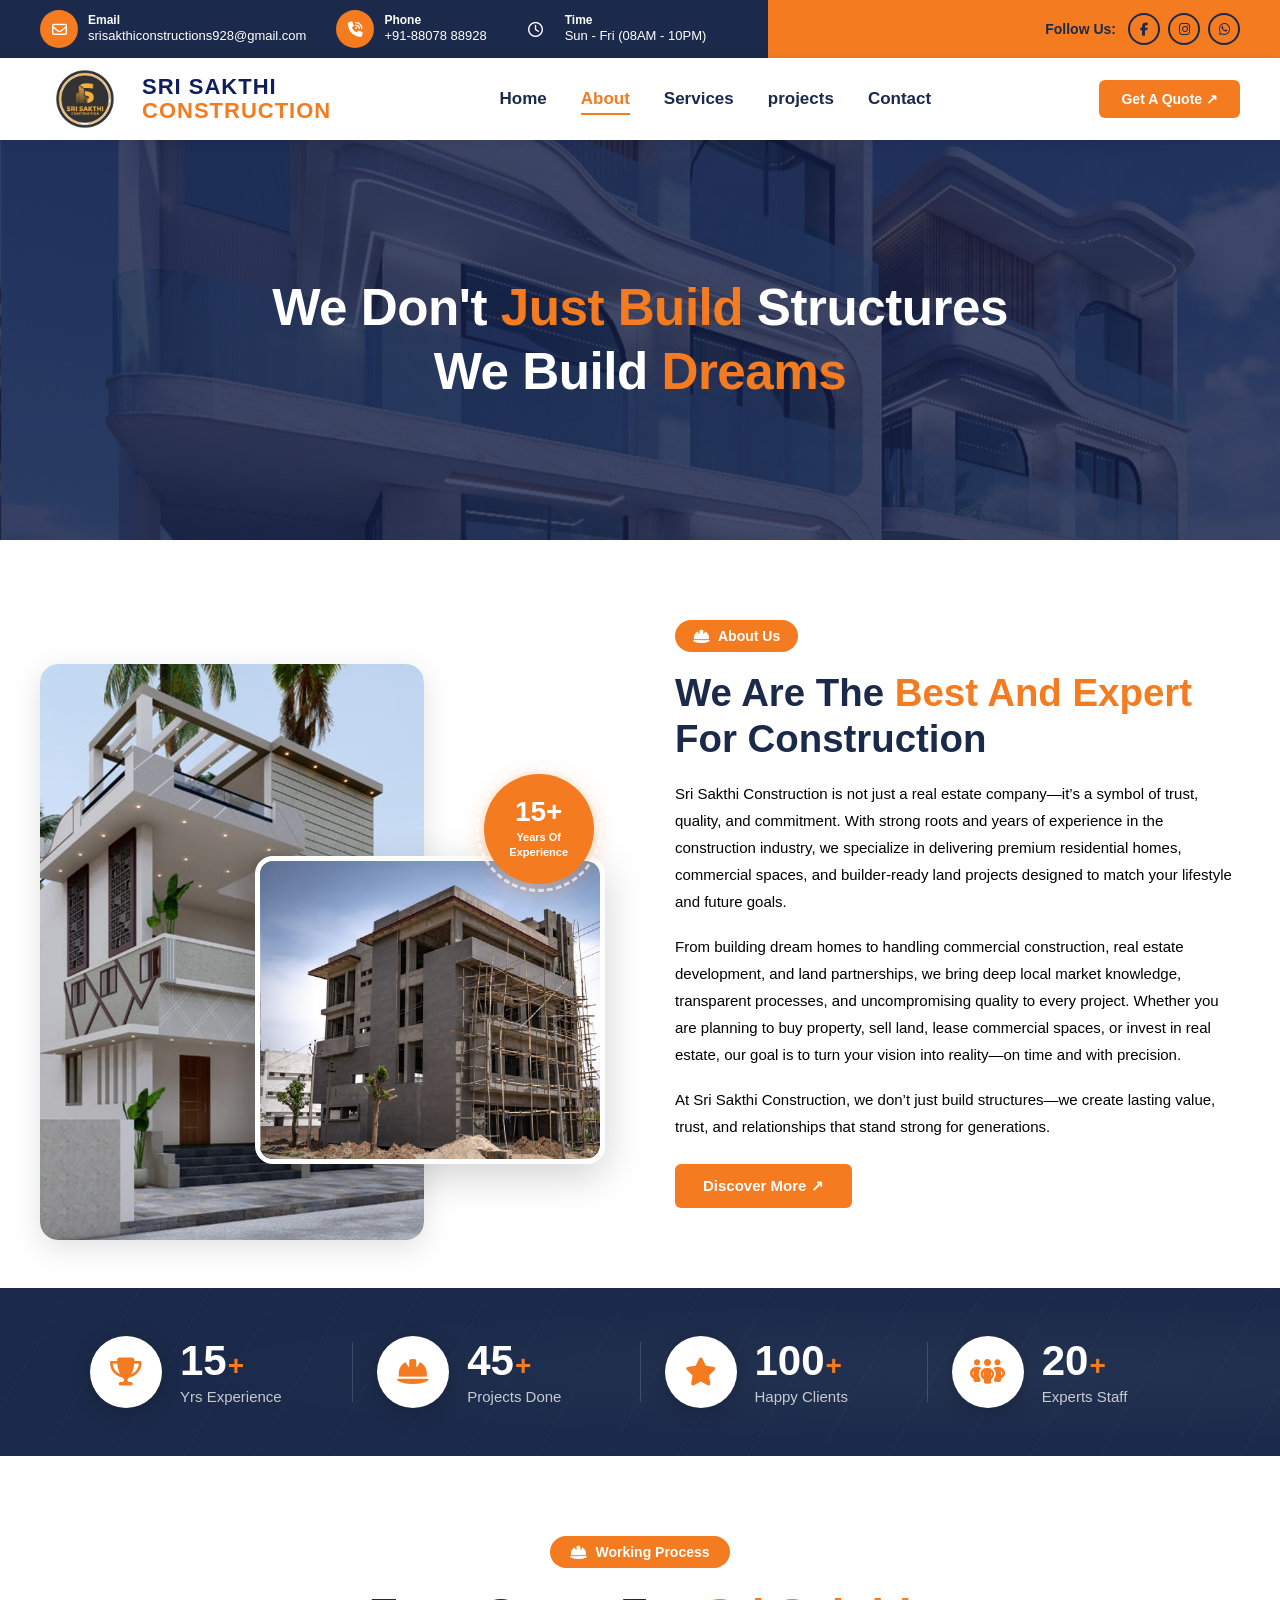
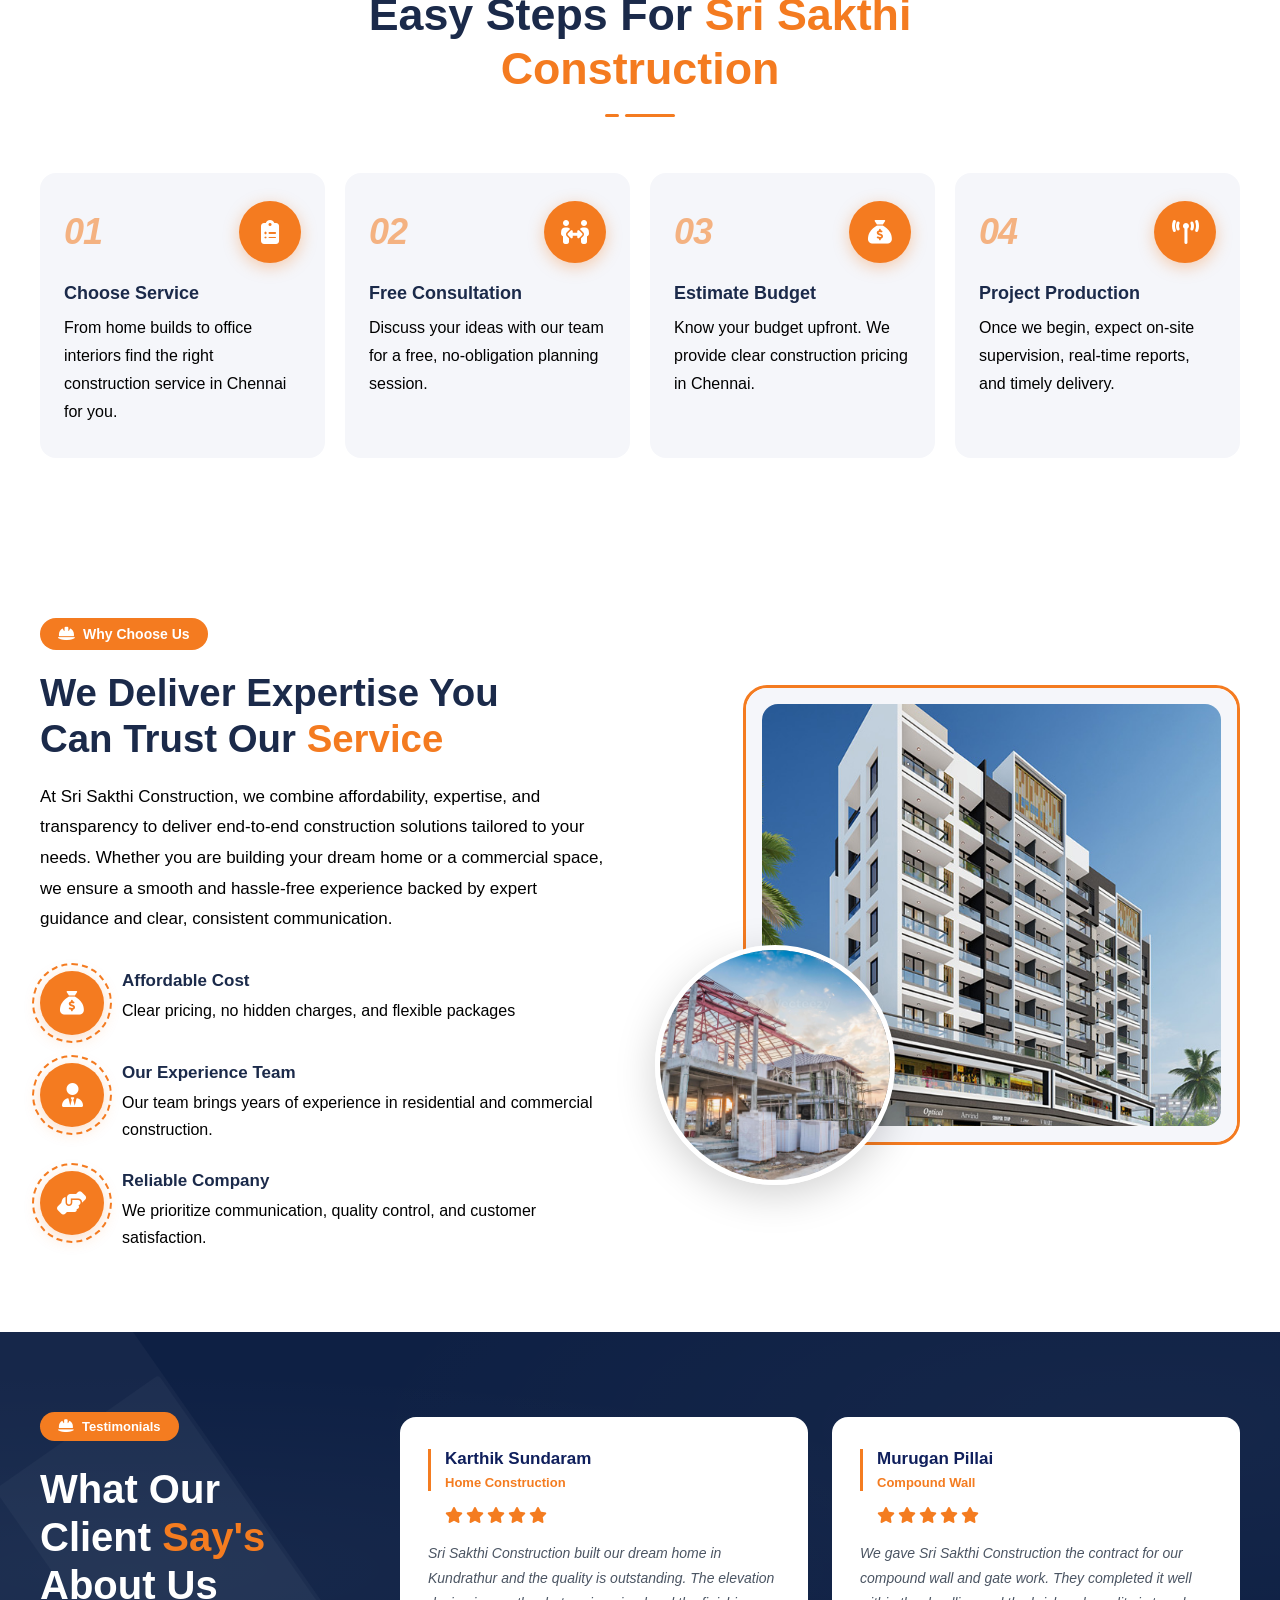
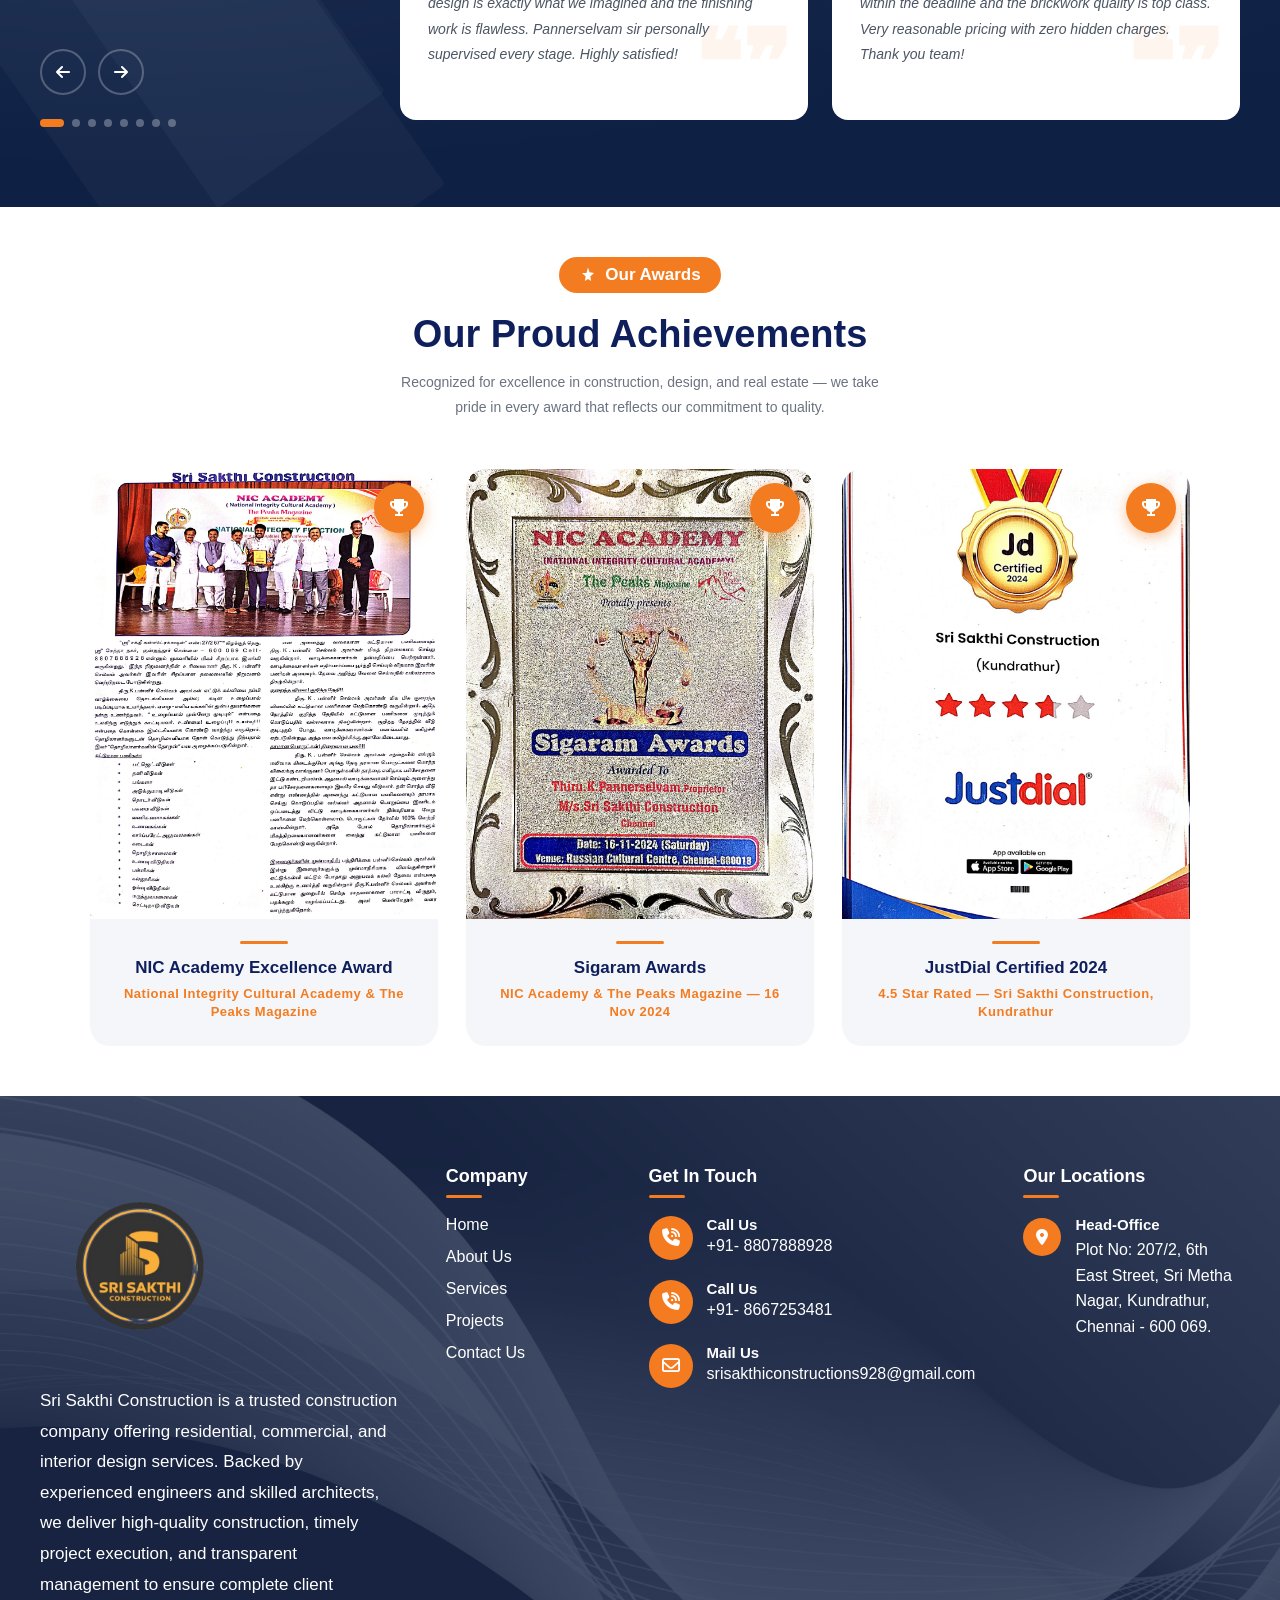
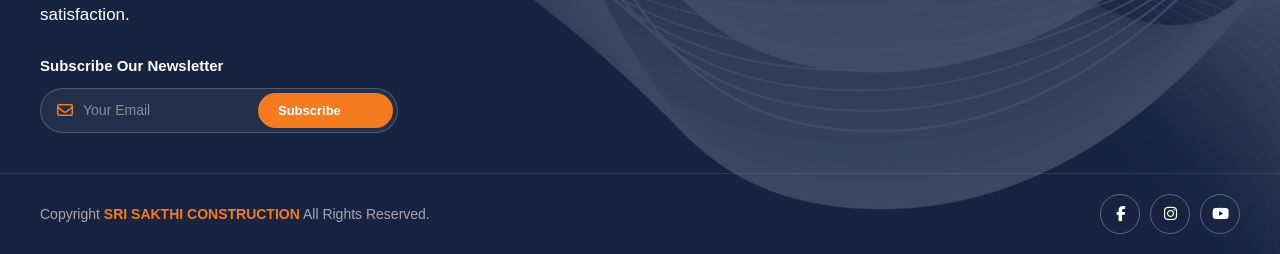
==== about.html @ 7c5c85e1 "Add files via upload" ====
<!DOCTYPE html>
<html lang="en">
<head>
  <meta charset="UTF-8" />
  <meta name="viewport" content="width=device-width, initial-scale=1.0"/>
  <title>Sri Sakthi Construction</title>
  <link rel="stylesheet" href="css/style.css" />
  <link href="https://cdnjs.cloudflare.com/ajax/libs/font-awesome/6.5.0/css/all.min.css" rel="stylesheet"/>
</head>
<body>
 
<!-- ===== TOP BAR ===== -->
<div class="top-bar">
  <div class="top-bar-left">
    <div class="top-item">
      <span class="top-icon"><i class="fa-regular fa-envelope"></i></span>
      <div>
        <span class="top-label">Email</span>
        <span class="top-value">srisakthiconstructions928@gmail.com</span>
      </div>
    </div>
    <div class="top-item">
      <span class="top-icon"><i class="fa-solid fa-phone-volume"></i></span>
      <div>
        <span class="top-label">Phone</span>
        <span class="top-value">+91-88078 88928</span>
      </div>
    </div>
    <div class="top-item">
      <span class="top-icon"><i class="fa-regular fa-clock"></i></span>
      <div>
        <span class="top-label">Time</span>
        <span class="top-value">Sun - Fri (08AM - 10PM)</span>
      </div>
    </div>
  </div>
  <div class="top-bar-right">
    <span class="follow-text">Follow Us:</span>
    <div class="social-icons">
      <a href="#"><i class="fa-brands fa-facebook-f"></i></a>
      <a href="#"><i class="fa-brands fa-instagram"></i></a>
      <a href="https://wa.me/918807888928" target="_blank">
  <i class="fa-brands fa-whatsapp"></i>
</a>
      
    </div>
  </div>
</div>
 
<!-- ===== MAIN NAVBAR ===== -->
<header class="navbar">
  <div class="nav-container">
    <!-- Logo -->
   <div class="logo">
  <img src="images/logo.png" alt="Sri Sakthi Construction"/>
  <div class="brand-name">
    <span class="brand-top">SRI SAKTHI</span>
    <span class="brand-bottom">CONSTRUCTION</span>
  </div>
</div>
 
    <!-- Desktop Nav Links -->
    <nav class="nav-links">
      <a href="index.html" class="nav-link ">Home</a>
      <a href="about.html" class="nav-link active">About</a>
      <a href="services.html" class="nav-link">Services</a>
      <a href="projects.html" class="nav-link">projects</a>
      <a href="contact.html" class="nav-link">Contact</a>
    </nav>
 
    <a href="#" class="btn-quote" onclick="openQuoteModal('Basic Package')">
  Get A Quote ↗
</a>
 
    <!-- Hamburger -->
    <button class="hamburger" id="hamburger" aria-label="Toggle Menu">
      <span></span>
      <span></span>
      <span></span>
    </button>
  </div>
</header>
 
<!-- ===== MOBILE DRAWER ===== -->
<div class="mobile-overlay" id="overlay"></div>
<div class="mobile-drawer" id="mobileDrawer">
  <div class="drawer-header">
  <div class="logo">
  <img src="images/logo.png" alt="Sri Sakthi Construction"/>
  <div class="brand-name">
    <span class="brand-top">SRI SAKTHI</span>
    <span class="brand-bottom">CONSTRUCTION</span>
  </div>
</div>
    <button class="close-btn" id="closeBtn">
      <i class="fa-solid fa-xmark"></i>
    </button>
  </div>
 
  <nav class="drawer-links">
    <a href="index.html" class="drawer-link ">Home</a>
    <a href="about.html" class="drawer-link active">About</a>
    <a href="services.html" class="drawer-link">Services</a>
    <a href="projects.html" class="drawer-link">Projects</a>
    <a href="contact.html" class="drawer-link">Contact</a>
  </nav>
 
  <div class="drawer-contact">
    <a href="mailto:hunterproperty14@gmail.com">
      <span class="d-icon"><i class="fa-regular fa-envelope"></i></span>
      srisakthiconstructions928@gmail.com
    </a>
    <a href="tel:+917550110784">
      <span class="d-icon"><i class="fa-solid fa-phone-volume"></i></span>
      +91-88078 88928
    </a>
  </div>
 
  <div class="drawer-social">
    <a href="#"><i class="fa-brands fa-facebook-f"></i></a>
    <a href="https://wa.me/918807888928" target="_blank">
  <i class="fa-brands fa-whatsapp"></i>
</a>
    
    <a href="#"><i class="fa-brands fa-instagram"></i></a>
    
  </div>
</div>


<section class="tagline-section">
 
  <!-- Background image -->
  <div class="tagline-bg">
    <img src="images/tagline-bg.jpg" alt="Building Background" />
  </div>
 
  <!-- Overlay -->
  <div class="tagline-overlay"></div>
 
  <!-- Text -->
  <div class="tagline-content">
    <h2>
      We Don't <span class="highlight">Just Build</span> Structures<br>
      We Build <span class="highlight">Dreams</span>
    </h2>
  </div>
 
</section>

<section class="about-section">
  <div class="about-container">
 
    <!-- ── LEFT: Images ── -->
    <div class="about-images">
      <!-- Background big image -->
      <div class="img-main">
        <img src="images/about-building.jpg" alt="Building" />
      </div>
      <!-- Foreground small image -->
      <div class="img-secondary">
        <img src="images/about-office.jpg" alt="Office" />
      </div>
      <!-- Experience badge -->
      <div class="exp-badge">
        <span class="exp-number">15+</span>
        <span class="exp-text">Years Of<br>Experience</span>
      </div>
    </div>
 
    <!-- ── RIGHT: Content ── -->
    <div class="about-content">
 
      <!-- Tag -->
      <div class="about-tag">
        <i class="fa-solid fa-helmet-safety"></i>
        <span>About Us</span>
      </div>
 
      <!-- Heading -->
      <h2 class="about-heading">
        We Are The <span class="highlight">Best And Expert</span><br>
        For Construction
      </h2>
 
      <!-- Paragraphs -->
      <p class="about-para">
       Sri Sakthi Construction is not just a real estate company—it’s a symbol of trust, quality, and commitment. With strong roots and years of experience in the construction industry, we specialize in delivering premium residential homes, commercial spaces, and builder-ready land projects designed to match your lifestyle and future goals.
      </p>
      <p class="about-para">
      From building dream homes to handling commercial construction, real estate development, and land partnerships, we bring deep local market knowledge, transparent processes, and uncompromising quality to every project. Whether you are planning to buy property, sell land, lease commercial spaces, or invest in real estate, our goal is to turn your vision into reality—on time and with precision.
      </p>
      <p class="about-para">
        At Sri Sakthi Construction, we don’t just build structures—we create lasting value, trust, and relationships that stand strong for generations.
      </p>
 
      <!-- CTA Button -->
      <a href="about.html" class="btn-discover">Discover More ↗</a>
 
    </div>
  </div>
</section>


<section class="stats-section">
  <div class="stats-container">
 
    <div class="stat-item">
      <div class="stat-icon">
        <i class="fa-solid fa-trophy"></i>
      </div>
      <div class="stat-info">
        <div class="stat-number">
          <span class="count" data-target="15">0</span><span class="plus">+</span>
        </div>
        <p class="stat-label">Yrs Experience</p>
      </div>
    </div>
 
    <div class="stat-divider"></div>
 
    <div class="stat-item">
      <div class="stat-icon">
        <i class="fa-solid fa-helmet-safety"></i>
      </div>
      <div class="stat-info">
        <div class="stat-number">
          <span class="count" data-target="45">0</span><span class="plus">+</span>
        </div>
        <p class="stat-label">Projects Done</p>
      </div>
    </div>
 
    <div class="stat-divider"></div>
 
    <div class="stat-item">
      <div class="stat-icon">
        <i class="fa-solid fa-star"></i>
      </div>
      <div class="stat-info">
        <div class="stat-number">
          <span class="count" data-target="100">0</span><span class="plus">+</span>
        </div>
        <p class="stat-label">Happy Clients</p>
      </div>
    </div>
 
    <div class="stat-divider"></div>
 
    <div class="stat-item">
      <div class="stat-icon">
        <i class="fa-solid fa-people-group"></i>
      </div>
      <div class="stat-info">
        <div class="stat-number">
          <span class="count" data-target="20">0</span><span class="plus">+</span>
        </div>
        <p class="stat-label">Experts Staff</p>
      </div>
    </div>
 
  </div>
</section>


<section class="process-section">
  <div class="process-container">
 
    <!-- ── Header ── -->
    <div class="process-header">
      <div class="process-tag">
        <i class="fa-solid fa-helmet-safety"></i>
        <span>Working Process</span>
      </div>
      <h2 class="process-heading">
        Easy Steps For <span class="highlight">Sri Sakthi<br>Construction</span>
      </h2>
      <div class="heading-underline">
        <span class="line-short"></span>
        <span class="line-long"></span>
      </div>
    </div>
 
    <!-- ── Steps Grid ── -->
    <div class="process-grid">
 
      <!-- Step 1 -->
      <div class="process-card">
        <div class="card-top-row">
          <span class="step-number">01</span>
          <div class="step-icon">
            <i class="fa-solid fa-clipboard-list"></i>
          </div>
        </div>
        <h3 class="step-title">Choose Service</h3>
        <p class="step-desc">From home builds to office interiors find the right construction service in Chennai for you.</p>
      </div>
 
      <!-- Step 2 -->
      <div class="process-card">
        <div class="card-top-row">
          <span class="step-number">02</span>
          <div class="step-icon">
            <i class="fa-solid fa-people-arrows"></i>
          </div>
        </div>
        <h3 class="step-title">Free Consultation</h3>
        <p class="step-desc">Discuss your ideas with our team for a free, no-obligation planning session.</p>
      </div>
 
      <!-- Step 3 -->
      <div class="process-card">
        <div class="card-top-row">
          <span class="step-number">03</span>
          <div class="step-icon">
            <i class="fa-solid fa-sack-dollar"></i>
          </div>
        </div>
        <h3 class="step-title">Estimate Budget</h3>
        <p class="step-desc">Know your budget upfront. We provide clear construction pricing in Chennai.</p>
      </div>
 
      <!-- Step 4 -->
      <div class="process-card">
        <div class="card-top-row">
          <span class="step-number">04</span>
          <div class="step-icon">
            <i class="fa-solid fa-tower-broadcast"></i>
          </div>
        </div>
        <h3 class="step-title">Project Production</h3>
        <p class="step-desc">Once we begin, expect on-site supervision, real-time reports, and timely delivery.</p>
      </div>
 
    </div><!-- /process-grid -->
 
  </div>
</section>


<section class="why-section">
  <div class="why-container">
 
    <!-- ── LEFT: Content ── -->
    <div class="why-content">
 
      <div class="why-tag">
        <i class="fa-solid fa-helmet-safety"></i>
        <span>Why Choose Us</span>
      </div>
 
      <h2 class="why-heading">
        We Deliver Expertise You<br>
        Can Trust Our <span class="highlight">Service</span>
      </h2>
 
      <p class="why-para">
       At Sri Sakthi Construction, we combine affordability, expertise, and transparency to deliver end-to-end construction solutions tailored to your needs. Whether you are building your dream home or a commercial space, we ensure a smooth and hassle-free experience backed by expert guidance and clear, consistent communication.
      </p>
 
      <!-- Feature list -->
      <div class="why-features">
 
        <div class="why-feature">
          <div class="feat-icon">
            <i class="fa-solid fa-sack-dollar"></i>
          </div>
          <div class="feat-text">
            <h4>Affordable Cost</h4>
            <p>Clear pricing, no hidden charges, and flexible packages</p>
          </div>
        </div>
 
        <div class="why-feature">
          <div class="feat-icon">
            <i class="fa-solid fa-user-tie"></i>
          </div>
          <div class="feat-text">
            <h4>Our Experience Team</h4>
            <p>Our team brings years of experience in residential and commercial construction.</p>
          </div>
        </div>
 
        <div class="why-feature">
          <div class="feat-icon">
            <i class="fa-solid fa-handshake-angle"></i>
          </div>
          <div class="feat-text">
            <h4>Reliable Company</h4>
            <p>We prioritize communication, quality control, and customer satisfaction.</p>
          </div>
        </div>
 
      </div>
    </div>
 
    <!-- ── RIGHT: Images ── -->
    <div class="why-images">
      <!-- Orange rounded border frame -->
      <div class="img-frame">
        <img src="images/why-building.jpg" alt="Building" class="img-building" />
      </div>
      <!-- Circular client photo overlapping bottom-left -->
      <div class="img-circle">
        <img src="images/why-client.jpg" alt="Client" />
      </div>
    </div>
 
  </div>
</section>


<section class="ts-section">
  <div class="ts-inner">
 
    <!-- LEFT -->
    <div class="ts-left">
      <div class="ts-badge">
        <i class="fa-solid fa-helmet-safety"></i>
        <span>Testimonials</span>
      </div>
      <h2>What Our Client <span>Say's</span> About Us</h2>
 
      <div class="ts-arrows">
        <button class="ts-btn" id="tsPrev"><i class="fa-solid fa-arrow-left"></i></button>
        <button class="ts-btn" id="tsNext"><i class="fa-solid fa-arrow-right"></i></button>
      </div>
 
      <div class="ts-dots" id="tsDots"></div>
    </div>
 
    <!-- RIGHT -->
    <div class="ts-right">
      <div class="ts-track" id="tsTrack">
 
        <!-- Review 1 -->
        <div class="ts-card">
          <div class="ts-reviewer">
            <h4>Karthik Sundaram</h4>
            <span>Home Construction</span>
          </div>
          <div class="ts-stars">
            <i class="fa-solid fa-star"></i><i class="fa-solid fa-star"></i>
            <i class="fa-solid fa-star"></i><i class="fa-solid fa-star"></i>
            <i class="fa-solid fa-star"></i>
          </div>
          <p class="ts-text">Sri Sakthi Construction built our dream home in Kundrathur and the quality is outstanding. The elevation design is exactly what we imagined and the finishing work is flawless. Pannerselvam sir personally supervised every stage. Highly satisfied!</p>
          <div class="ts-watermark">❝❞</div>
        </div>
 
        <!-- Review 2 -->
        <div class="ts-card">
          <div class="ts-reviewer">
            <h4>Murugan Pillai</h4>
            <span>Compound Wall</span>
          </div>
          <div class="ts-stars">
            <i class="fa-solid fa-star"></i><i class="fa-solid fa-star"></i>
            <i class="fa-solid fa-star"></i><i class="fa-solid fa-star"></i>
            <i class="fa-solid fa-star"></i>
          </div>
          <p class="ts-text">We gave Sri Sakthi Construction the contract for our compound wall and gate work. They completed it well within the deadline and the brickwork quality is top class. Very reasonable pricing with zero hidden charges. Thank you team!</p>
          <div class="ts-watermark">❝❞</div>
        </div>
 
        <!-- Review 3 -->
        <div class="ts-card">
          <div class="ts-reviewer">
            <h4>Deepa Rajendran</h4>
            <span>Interior Design</span>
          </div>
          <div class="ts-stars">
            <i class="fa-solid fa-star"></i><i class="fa-solid fa-star"></i>
            <i class="fa-solid fa-star"></i><i class="fa-solid fa-star"></i>
            <i class="fa-solid fa-star"></i>
          </div>
          <p class="ts-text">I hired Sri Sakthi Construction for complete interior design of my new flat. The false ceiling, modular kitchen, and wardrobe designs are absolutely stunning. They understood my taste and delivered beyond expectations. Will recommend to all my friends!</p>
          <div class="ts-watermark">❝❞</div>
        </div>
 
        <!-- Review 4 -->
        <div class="ts-card">
          <div class="ts-reviewer">
            <h4>Siva Subramanian</h4>
            <span>Commercial Construction</span>
          </div>
          <div class="ts-stars">
            <i class="fa-solid fa-star"></i><i class="fa-solid fa-star"></i>
            <i class="fa-solid fa-star"></i><i class="fa-solid fa-star"></i>
            <i class="fa-solid fa-star"></i>
          </div>
          <p class="ts-text">Sri Sakthi Construction handled our commercial showroom construction from scratch. The RCC work and tiling are of excellent quality. The project was delivered on time and the cost was very transparent. Best commercial builders in Chennai!</p>
          <div class="ts-watermark">❝❞</div>
        </div>
 
        <!-- Review 5 -->
        <div class="ts-card">
          <div class="ts-reviewer">
            <h4>Vijayalakshmi Mohan</h4>
            <span>Home Renovation</span>
          </div>
          <div class="ts-stars">
            <i class="fa-solid fa-star"></i><i class="fa-solid fa-star"></i>
            <i class="fa-solid fa-star"></i><i class="fa-solid fa-star"></i>
            <i class="fa-solid fa-star"></i>
          </div>
          <p class="ts-text">We did a full home renovation through Sri Sakthi Construction — new flooring, bathroom tiling, painting, and electrical rewiring. The workers were very disciplined and kept the site clean every day. The result is like a brand new house. Excellent work!</p>
          <div class="ts-watermark">❝❞</div>
        </div>
 
        <!-- Review 6 -->
        <div class="ts-card">
          <div class="ts-reviewer">
            <h4>Anbarasan Sekar</h4>
            <span>Home Construction</span>
          </div>
          <div class="ts-stars">
            <i class="fa-solid fa-star"></i><i class="fa-solid fa-star"></i>
            <i class="fa-solid fa-star"></i><i class="fa-solid fa-star"></i>
            <i class="fa-solid fa-star"></i>
          </div>
          <p class="ts-text">Sri Sakthi Construction built our G+2 house in Chennai and every floor is perfectly done. Structural work, plastering, tiles — everything is high quality. Pannerselvam sir kept us updated regularly. Very trustworthy and reliable builders. 100% recommend!</p>
          <div class="ts-watermark">❝❞</div>
        </div>
 
        <!-- Review 7 -->
        <div class="ts-card">
          <div class="ts-reviewer">
            <h4>Babu Natarajan</h4>
            <span>Compound Wall</span>
          </div>
          <div class="ts-stars">
            <i class="fa-solid fa-star"></i><i class="fa-solid fa-star"></i>
            <i class="fa-solid fa-star"></i><i class="fa-solid fa-star"></i>
            <i class="fa-solid fa-star"></i>
          </div>
          <p class="ts-text">I am very happy with the compound wall and entrance gate work done by Sri Sakthi Construction for my plot in Kundrathur. The work is solid and the design looks very elegant. They completed the job faster than expected. Great team!</p>
          <div class="ts-watermark">❝❞</div>
        </div>
 
        <!-- Review 8 -->
        <div class="ts-card">
          <div class="ts-reviewer">
            <h4>Nirmala Chandrasekhar</h4>
            <span>Interior Design</span>
          </div>
          <div class="ts-stars">
            <i class="fa-solid fa-star"></i><i class="fa-solid fa-star"></i>
            <i class="fa-solid fa-star"></i><i class="fa-solid fa-star"></i>
            <i class="fa-solid fa-star"></i>
          </div>
          <p class="ts-text">The interior design team at Sri Sakthi Construction transformed our living room and master bedroom completely. The TV unit, ceiling design, and lighting setup look premium. They stuck to budget and timeline without any compromise. Truly talented team!</p>
          <div class="ts-watermark">❝❞</div>
        </div>
 
        <!-- Review 9 -->
        <div class="ts-card">
          <div class="ts-reviewer">
            <h4>Riyaz Ahmed</h4>
            <span>Commercial Construction</span>
          </div>
          <div class="ts-stars">
            <i class="fa-solid fa-star"></i><i class="fa-solid fa-star"></i>
            <i class="fa-solid fa-star"></i><i class="fa-solid fa-star"></i>
            <i class="fa-solid fa-star"></i>
          </div>
          <p class="ts-text">We awarded Sri Sakthi Construction the contract for our office building and we are fully satisfied. The commercial construction was completed neatly with great attention to detail. The electrical and plumbing work is especially very clean. Wonderful experience!</p>
          <div class="ts-watermark">❝❞</div>
        </div>
 
        <!-- Review 10 -->
        <div class="ts-card">
          <div class="ts-reviewer">
            <h4>Sumathi Venkatesh</h4>
            <span>Home Renovation</span>
          </div>
          <div class="ts-stars">
            <i class="fa-solid fa-star"></i><i class="fa-solid fa-star"></i>
            <i class="fa-solid fa-star"></i><i class="fa-solid fa-star"></i>
            <i class="fa-solid fa-star"></i>
          </div>
          <p class="ts-text">Sri Sakthi Construction renovated our old house completely. The bathroom renovation, kitchen tiles, new doors, and painting all look fantastic. Workers were very professional and respectful. We are living in a brand new home now. Superb work at the best price!</p>
          <div class="ts-watermark">❝❞</div>
        </div>
 
        <!-- Review 11 -->
        <div class="ts-card">
          <div class="ts-reviewer">
            <h4>Govindaraj Pillai</h4>
            <span>Home Construction</span>
          </div>
          <div class="ts-stars">
            <i class="fa-solid fa-star"></i><i class="fa-solid fa-star"></i>
            <i class="fa-solid fa-star"></i><i class="fa-solid fa-star"></i>
            <i class="fa-solid fa-star"></i>
          </div>
          <p class="ts-text">Built our individual house with Sri Sakthi Construction and the experience was smooth from day one. The blueprint, material selection, and daily progress updates were all very organized. The house is Vastu compliant and beautifully finished. Thank you so much!</p>
          <div class="ts-watermark">❝❞</div>
        </div>
 
        <!-- Review 12 -->
        <div class="ts-card">
          <div class="ts-reviewer">
            <h4>Selvakumar Industries</h4>
            <span>Compound Wall</span>
          </div>
          <div class="ts-stars">
            <i class="fa-solid fa-star"></i><i class="fa-solid fa-star"></i>
            <i class="fa-solid fa-star"></i><i class="fa-solid fa-star"></i>
            <i class="fa-solid fa-star"></i>
          </div>
          <p class="ts-text">Sri Sakthi Construction did the compound wall for our factory premises. The work is very strong and durable. They used quality materials and the finishing is neat. Pannerselvam sir personally came and inspected the site multiple times. Very dedicated team!</p>
          <div class="ts-watermark">❝❞</div>
        </div>
 
        <!-- Review 13 -->
        <div class="ts-card">
          <div class="ts-reviewer">
            <h4>Kavitha Suresh</h4>
            <span>Interior Design</span>
          </div>
          <div class="ts-stars">
            <i class="fa-solid fa-star"></i><i class="fa-solid fa-star"></i>
            <i class="fa-solid fa-star"></i><i class="fa-solid fa-star"></i>
            <i class="fa-solid fa-star"></i>
          </div>
          <p class="ts-text">The kitchen and dining interior done by Sri Sakthi Construction is absolutely amazing. The modular cabinets, granite countertop, and lighting combination looks like a magazine photo. Their design team listened to every requirement patiently. Very happy with the output!</p>
          <div class="ts-watermark">❝❞</div>
        </div>
 
        <!-- Review 14 -->
        <div class="ts-card">
          <div class="ts-reviewer">
            <h4>Farooq Hussain</h4>
            <span>Commercial Construction</span>
          </div>
          <div class="ts-stars">
            <i class="fa-solid fa-star"></i><i class="fa-solid fa-star"></i>
            <i class="fa-solid fa-star"></i><i class="fa-solid fa-star"></i>
            <i class="fa-solid fa-star"></i>
          </div>
          <p class="ts-text">We got our hotel building constructed by Sri Sakthi Construction and the quality is excellent. The RCC columns, staircase, and flooring work are all top class. The project was delivered within budget without any delay. Best commercial builders we have worked with!</p>
          <div class="ts-watermark">❝❞</div>
        </div>
 
        <!-- Review 15 -->
        <div class="ts-card">
          <div class="ts-reviewer">
            <h4>Thenmozhi Balaji</h4>
            <span>Home Renovation</span>
          </div>
          <div class="ts-stars">
            <i class="fa-solid fa-star"></i><i class="fa-solid fa-star"></i>
            <i class="fa-solid fa-star"></i><i class="fa-solid fa-star"></i>
            <i class="fa-solid fa-star"></i>
          </div>
          <p class="ts-text">Sri Sakthi Construction renovated our 20-year-old ancestral home beautifully. New flooring, wall cladding, staircase railing, and full exterior painting — all done with great care. The workers treated the house like their own. Outstanding renovation at a very fair cost!</p>
          <div class="ts-watermark">❝❞</div>
        </div>
 
      </div><!-- /ts-track -->
    </div><!-- /ts-right -->
 
  </div>
</section>


<div class="aw-header">
    <div class="aw-badge">
      <svg viewBox="0 0 24 24">
        <path d="M12 2l2.09 6.26L20 9.27l-4.91 4.73L16.18 20 12 17.27 7.82 20l1.09-6L4 9.27l5.91-.01z"/>
      </svg>
      Our Awards
    </div>
    <h2>Our Proud Achievements</h2>
    <p>Recognized for excellence in construction, design, and real estate — we take pride in every award that reflects our commitment to quality.</p>
  </div>
 
  <!-- Awards Grid -->
  <div class="aw-grid">
 
    <!-- Award 1 -->
    <div class="aw-card">
      <div class="aw-photo">
        <img src="images/award1.jpg" alt="Best Construction Company"/>
        <div class="aw-trophy">
          <svg viewBox="0 0 24 24">
            <path d="M19 5h-2V3H7v2H5C3.9 5 3 5.9 3 7v1c0 2.55 1.92 4.63 4.39 4.94A5.01 5.01 0 0 0 11 15.9V18H8v2h8v-2h-3v-2.1a5.01 5.01 0 0 0 3.61-2.96C19.08 12.63 21 10.55 21 8V7c0-1.1-.9-2-2-2zm-2 3.8V7h2v1c0 1.3-.84 2.4-2 2.8zM5 8V7h2v3.8C5.84 10.4 5 9.3 5 8z"/>
          </svg>
        </div>
      </div>
      <div class="aw-info">
      <h4>NIC Academy Excellence Award</h4>
<span>National Integrity Cultural Academy & The Peaks Magazine</span>
      </div>
    </div>
 
    <!-- Award 2 -->
    <div class="aw-card">
      <div class="aw-photo">
        <img src="images/award2.jpg" alt="Excellence in Interior Design"/>
        <div class="aw-trophy">
          <svg viewBox="0 0 24 24">
            <path d="M19 5h-2V3H7v2H5C3.9 5 3 5.9 3 7v1c0 2.55 1.92 4.63 4.39 4.94A5.01 5.01 0 0 0 11 15.9V18H8v2h8v-2h-3v-2.1a5.01 5.01 0 0 0 3.61-2.96C19.08 12.63 21 10.55 21 8V7c0-1.1-.9-2-2-2zm-2 3.8V7h2v1c0 1.3-.84 2.4-2 2.8zM5 8V7h2v3.8C5.84 10.4 5 9.3 5 8z"/>
          </svg>
        </div>
      </div>
      <div class="aw-info">
      <h4>Sigaram Awards</h4>
<span>NIC Academy & The Peaks Magazine — 16 Nov 2024</span>
      </div>
    </div>
 
    <!-- Award 3 -->
    <div class="aw-card">
      <div class="aw-photo">
        <img src="images/award3.jpg" alt="Top Property Developer"/>
        <div class="aw-trophy">
          <svg viewBox="0 0 24 24">
            <path d="M19 5h-2V3H7v2H5C3.9 5 3 5.9 3 7v1c0 2.55 1.92 4.63 4.39 4.94A5.01 5.01 0 0 0 11 15.9V18H8v2h8v-2h-3v-2.1a5.01 5.01 0 0 0 3.61-2.96C19.08 12.63 21 10.55 21 8V7c0-1.1-.9-2-2-2zm-2 3.8V7h2v1c0 1.3-.84 2.4-2 2.8zM5 8V7h2v3.8C5.84 10.4 5 9.3 5 8z"/>
          </svg>
        </div>
      </div>
      <div class="aw-info">
      <h4>JustDial Certified 2024</h4>
<span>4.5 Star Rated — Sri Sakthi Construction, Kundrathur</span>
      </div>
    </div>
 
  </div>





<footer class="footer">
 
  <!-- Wave background image -->
  <div class="footer-bg">
    <img src="images/footer-bg.jpg" alt="Footer Background" />
  </div>
 
  <!-- ── Main Grid ── -->
  <div class="footer-main">
 
    <!-- Col 1: Brand -->
    <div class="footer-brand">
      <a href="#" class="footer-logo">
        <img src="images/logo.png" alt="Hunter Property Logo" />
      </a>
      <p class="footer-desc">
     Sri Sakthi Construction is a trusted construction company offering residential, commercial, and interior design services. Backed by experienced engineers and skilled architects, we deliver high-quality construction, timely project execution, and transparent management to ensure complete client satisfaction.
      </p>
      <p class="footer-newsletter-label">Subscribe Our Newsletter</p>
      <div class="newsletter-row">
        <i class="fa-regular fa-envelope"></i>
        <input type="email" placeholder="Your Email" id="newsletterEmail" />
        <button class="btn-subscribe" onclick="subscribeNewsletter()">
          Subscribe <i class="fa-regular fa-paper-plane"></i>
        </button>
      </div>
    </div>
 
    <!-- Col 2: Company -->
    <div class="footer-col">
      <h4>Company</h4>
      <ul class="footer-links">
         <li><a href="index.html">Home</a></li>
        <li><a href="about.html">About Us</a></li>
        <li><a href="services.html">Services</a></li>
        <li><a href="projects.html">Projects</a></li>
        <li><a href="contact.html">Contact Us</a></li>

      </ul>
    </div>
 
    <!-- Col 3: Get In Touch -->
    <div class="footer-col">
      <h4>Get In Touch</h4>
      <div class="contact-items">
        <div class="contact-item">
          <div class="contact-icon">
            <i class="fa-solid fa-phone-volume"></i>
          </div>
          <div class="contact-info">
            <h5>Call Us</h5>
            <a href="tel:+917550110784">+91- 8807888928</a>
          </div>
        </div>
        <div class="contact-item">
          <div class="contact-icon">
            <i class="fa-solid fa-phone-volume"></i>
          </div>
          <div class="contact-info">
            <h5>Call Us</h5>
            <a href="tel:+917550110784">+91- 8667253481</a>
          </div>
        </div>
        <div class="contact-item">
          <div class="contact-icon">
            <i class="fa-regular fa-envelope"></i>
          </div>
          <div class="contact-info">
            <h5>Mail Us</h5>
            <a href="mailto:hunterproperty14@gmail.com">srisakthiconstructions928@gmail.com</a>
          </div>
        </div>
      </div>
    </div>
 
    <!-- Col 4: Locations -->
    <div class="footer-col">
      <h4>Our Locations</h4>
      <div class="location-items">
     
        
        <div class="location-item">
          <div class="location-icon">
            <i class="fa-solid fa-location-dot"></i>
          </div>
          <div class="location-info">
            <h5>Head-Office</h5>
            <p>Plot No: 207/2, 6th East Street,
Sri Metha Nagar, Kundrathur,
Chennai - 600 069.</p>
          </div>
        </div>
      </div>
    </div>
 
  </div><!-- /footer-main -->
 
  <!-- ── Bottom Bar ── -->
  <div class="footer-bottom">
    <p class="footer-copy">
      Copyright <a href="SRI SATHI CONSTRUCTION" target="_blank">SRI SAKTHI CONSTRUCTION</a> All Rights Reserved.
    </p>
    <div class="footer-socials">
      <a href="#" aria-label="Facebook"><i class="fa-brands fa-facebook-f"></i></a>

      <a href="#" aria-label="Instagram"><i class="fa-brands fa-instagram"></i></a>
      <a href="#" aria-label="YouTube"><i class="fa-brands fa-youtube"></i></a>
    </div>
  </div>
 
</footer>


<script src="js/about.js"></script>
</body>
</html>
---- css/style.css ----
/* ===== CSS VARIABLES ===== */
:root {
  --orange: #F47B20;
  --navy:   #1B2A4A;
  --white:  #ffffff;
  --light-bg: #f9f9f9;
  --font: 'Segoe UI', Tahoma, Geneva, Verdana, sans-serif;
}

* {
  margin: 0;
  padding: 0;
  box-sizing: border-box;
}

body {
  font-family: var(--font);
}

/* ===========================
   TOP BAR
=========================== */
.top-bar {
  background: linear-gradient(90deg, var(--navy) 60%, var(--orange) 60%);
  display: flex;
  align-items: center;
  justify-content: space-between;
  padding: 10px 40px;
  flex-wrap: wrap;
  gap: 10px;
}

.top-bar-left {
  display: flex;
  align-items: center;
  gap: 30px;
  flex-wrap: wrap;
}

.top-item {
  display: flex;
  align-items: center;
  gap: 10px;
  color: var(--white);
}

.top-icon {
  width: 38px;
  height: 38px;
  background-color: var(--orange);
  border-radius: 50%;
  display: flex;
  align-items: center;
  justify-content: center;
  font-size: 15px;
  flex-shrink: 0;
}

/* Last item sits on the orange half — flip icon bg to navy */
.top-item:last-child .top-icon {
  background-color: var(--navy);
}

.top-label {
  display: block;
  font-size: 12px;
  font-weight: 600;
  line-height: 1.2;
}

.top-value {
  display: block;
  font-size: 13px;
  line-height: 1.4;
}

.top-bar-right {
  display: flex;
  align-items: center;
  gap: 12px;
  color: var(--navy);
}

.follow-text {
  font-size: 14px;
  font-weight: 600;
  color: var(--navy);
}

.social-icons {
  display: flex;
  gap: 8px;
}

.social-icons a {
  width: 32px;
  height: 32px;
  border-radius: 50%;
  border: 2px solid var(--navy);
  display: flex;
  align-items: center;
  justify-content: center;
  color: var(--navy);
  font-size: 13px;
  text-decoration: none;
  transition: background 0.25s, color 0.25s;
}

.social-icons a:hover {
  background: var(--navy);
  color: var(--white);
}

/* ===========================
   MAIN NAVBAR
=========================== */
.navbar {
  background: var(--white);
  box-shadow: 0 2px 12px rgba(0,0,0,0.08);
  position: sticky;
  top: 0;
  z-index: 999;
}

.nav-container {
  max-width: 1280px;
  margin: 0 auto;
  padding: 6px 40px;   /* reduced vertical padding to give logo more visual space */
  display: flex;
  align-items: center;
  justify-content: space-between;
  gap: 20px;
}

.logo {
  display: flex;
  align-items: center;
  gap: 12px;
  text-decoration: none;
}

.logo img {
  height: 90px;
  width: auto;
  display: block;
  margin-top: -10px;
  margin-bottom: -10px;
}

.brand-name {
  display: flex;
  flex-direction: column;
  line-height: 1.1;
}

.brand-top {
  font-size: 22px;
  font-weight: 800;
  color: #0f1f5c;
  letter-spacing: 1px;
  text-transform: uppercase;
}

.brand-bottom {
  font-size: 22px;
  font-weight: 800;
  color: #f47c20;
  letter-spacing: 1px;
  text-transform: uppercase;
}
/* 🔽 Mobile Responsive */
@media (max-width: 768px) {
  .logo {
    gap: 8px;
  }

  .logo img {
    height: 60px;
    margin-top: 0;
    margin-bottom: 0;
  }

  .brand-top,
  .brand-bottom {
    font-size: 16px;
    letter-spacing: 0.5px;
  }
}

/* 🔽 Small Mobile */
@media (max-width: 480px) {
  .logo {
    gap: 6px;
  }

  .logo img {
    height: 50px;
  }

  .brand-top,
  .brand-bottom {
    font-size: 14px;
  }
}
/* Nav Links */
.nav-links {
  display: flex;
  align-items: center;
  gap: 6px;
}

.nav-link {
  text-decoration: none;
  color: var(--navy);
  font-size: 17px;
  font-weight: 700;
  padding: 6px 14px;
  border-radius: 4px;
  transition: color 0.2s;
  position: relative;
}

.nav-link::after {
  content: '';
  position: absolute;
  bottom: 0;
  left: 14px;
  right: 14px;
  height: 2px;
  background: var(--orange);
  transform: scaleX(0);
  transition: transform 0.25s;
}

.nav-link:hover::after,
.nav-link.active::after {
  transform: scaleX(1);
}

.nav-link.active,
.nav-link:hover {
  color: var(--orange);
}

/* CTA Button */
.btn-quote {
  background: var(--orange);
  color: var(--white);
  text-decoration: none;
  font-size: 14px;
  font-weight: 700;
  padding: 11px 22px;
  border-radius: 6px;
  white-space: nowrap;
  transition: background 0.25s, transform 0.2s;
  flex-shrink: 0;
}

.btn-quote:hover {
  background: #d96a10;
  transform: translateY(-1px);
}

/* Hamburger */
.hamburger {
  display: none;
  flex-direction: column;
  justify-content: center;
  gap: 5px;
  background: none;
  border: none;
  cursor: pointer;
  padding: 4px;
}

.hamburger span {
  display: block;
  width: 26px;
  height: 3px;
  background: var(--navy);
  border-radius: 3px;
  transition: background 0.2s;
}

.hamburger:hover span {
  background: var(--orange);
}

/* ===========================
   MOBILE DRAWER
=========================== */
.mobile-overlay {
  display: none;
  position: fixed;
  inset: 0;
  background: rgba(0,0,0,0.45);
  z-index: 1998;
  opacity: 0;
  transition: opacity 0.3s;
}

.mobile-overlay.show {
  display: block;
  opacity: 1;
}

.mobile-drawer {
  position: fixed;
  top: 0;
  left: 0;
  width: 300px;
  max-width: 85vw;
  height: 100vh;
  background: var(--white);
  z-index: 1999;
  display: flex;
  flex-direction: column;
  padding: 24px 24px 32px;
  transform: translateX(-100%);
  transition: transform 0.32s cubic-bezier(0.4,0,0.2,1);
  overflow-y: auto;
}

.mobile-drawer.open {
  transform: translateX(0);
}

.drawer-header {
  display: flex;
  align-items: center;
  justify-content: space-between;
  margin-bottom: 32px;
}

.close-btn {
  width: 38px;
  height: 38px;
  border-radius: 50%;
  background: var(--orange);
  border: none;
  color: var(--white);
  font-size: 18px;
  cursor: pointer;
  display: flex;
  align-items: center;
  justify-content: center;
  transition: background 0.2s;
}

.close-btn:hover {
  background: #d96a10;
}

.drawer-links {
  display: flex;
  flex-direction: column;
  gap: 4px;
  flex: 1;
}

.drawer-link {
  text-decoration: none;
  color: var(--navy);
  font-size: 16px;
  font-weight: 600;
  padding: 12px 0;
  border-bottom: 1px solid #eee;
  transition: color 0.2s, padding-left 0.2s;
}

.drawer-link:hover,
.drawer-link.active {
  color: var(--orange);
  padding-left: 8px;
}

.drawer-contact {
  margin-top: 28px;
  display: flex;
  flex-direction: column;
  gap: 14px;
}

.drawer-contact a {
  display: flex;
  align-items: center;
  gap: 12px;
  text-decoration: none;
  color: var(--navy);
  font-size: 14px;
  font-weight: 500;
}

.d-icon {
  width: 36px;
  height: 36px;
  background: var(--orange);
  border-radius: 50%;
  display: flex;
  align-items: center;
  justify-content: center;
  color: var(--white);
  font-size: 14px;
  flex-shrink: 0;
}

.drawer-social {
  margin-top: 22px;
  display: flex;
  gap: 10px;
}

.drawer-social a {
  width: 36px;
  height: 36px;
  border-radius: 50%;
  background: var(--orange);
  display: flex;
  align-items: center;
  justify-content: center;
  color: var(--white);
  font-size: 14px;
  text-decoration: none;
  transition: background 0.2s;
}

.drawer-social a:hover {
  background: var(--navy);
}

/* ===========================
   RESPONSIVE
=========================== */
@media (max-width: 1024px) {
  .top-bar {
    padding: 8px 20px;
  }
  .nav-container {
    padding: 12px 20px;
  }
}

@media (max-width: 900px) {
  /* Hide top-bar contact items on smaller screens */
  .top-item:not(:first-child) {
    display: none;
  }
}

@media (max-width: 768px) {
  /* Hide top bar entirely on mobile */
  .top-bar {
    display: none;
  }

  /* Hide desktop nav + CTA */
  .nav-links,
  .btn-quote {
    display: none;
  }

  /* Show hamburger */
  .hamburger {
    display: flex;
  }

  .nav-container {
    padding: 14px 16px;
  }
}

@media (max-width: 400px) {
  .logo img {
    height: 44px;
  }
}

/* ===========================
   HERO SLIDER — hero.css
=========================== */

:root {
  --orange : #F47B20;
  --navy   : #1B2A4A;
  --teal   : #2D5059;
  --white  : #ffffff;
  --slide-h: 88vh;          /* desktop height */
  --slide-min: 500px;
  --trans  : 0.8s cubic-bezier(0.77, 0, 0.18, 1);
}

/* ── Wrapper ── */
.hero-slider {
  position: relative;
  width: 100%;
  height: var(--slide-h);
  min-height: var(--slide-min);
  overflow: hidden;
  background: var(--navy);
}

/* ── Slides container ── */
.slides-wrapper {
  position: relative;
  width: 100%;
  height: 100%;
}

/* ── Individual slide ── */
.slide {
  position: absolute;
  inset: 0;
  background-size: cover;
  background-position: center center;
  background-repeat: no-repeat;
  opacity: 0;
  transform: scale(1.04);
  transition: opacity var(--trans), transform var(--trans);
  pointer-events: none;
}

.slide.active {
  opacity: 1;
  transform: scale(1);
  pointer-events: auto;
}

/* ── Dark gradient overlay ── */
.slide-overlay {
  position: absolute;
  inset: 0;
  background: linear-gradient(
    100deg,
    rgba(14, 26, 54, 0.82) 0%,
    rgba(14, 26, 54, 0.55) 55%,
    rgba(14, 26, 54, 0.20) 100%
  );
}

/* ── Content block ── */
.slide-content {
  position: relative;
  z-index: 2;
  height: 100%;
  display: flex;
  flex-direction: column;
  justify-content: center;
  padding: 0 7vw;
  max-width: 760px;
}

/* Animate content IN when slide is active */
.slide.active .slide-content > * {
  animation: fadeUp 0.7s ease both;
}
.slide.active .hero-tag   { animation-delay: 0.15s; }
.slide.active .hero-title { animation-delay: 0.30s; }
.slide.active .hero-btns  { animation-delay: 0.50s; }

@keyframes fadeUp {
  from { opacity: 0; transform: translateY(28px); }
  to   { opacity: 1; transform: translateY(0); }
}

/* ── Tag line ── */
.hero-tag {
  display: flex;
  align-items: center;
  gap: 8px;
  color: var(--orange);
  font-size: 13px;
  font-weight: 700;
  letter-spacing: 2.5px;
  text-transform: uppercase;
  margin-bottom: 18px;
  border-bottom: 2px solid var(--orange);
  padding-bottom: 8px;
  width: fit-content;
}

/* ── Main heading ── */
.hero-title {
  color: var(--white);
  font-size: clamp(28px, 4.2vw, 56px);
  font-weight: 800;
  line-height: 1.18;
  margin-bottom: 36px;
}

.hero-title .highlight {
  color: var(--orange);
}

/* ── CTA Buttons ── */
.hero-btns {
  display: flex;
  gap: 14px;
  flex-wrap: wrap;
}

.btn-primary,
.btn-secondary {
  display: inline-flex;
  align-items: center;
  gap: 6px;
  padding: 13px 28px;
  border-radius: 6px;
  font-size: 15px;
  font-weight: 700;
  text-decoration: none;
  transition: transform 0.2s, background 0.25s, color 0.25s;
  cursor: pointer;
}

.btn-primary {
  background: var(--orange);
  color: var(--white);
  border: 2px solid var(--orange);
}

.btn-primary:hover {
  background: #d96a10;
  border-color: #d96a10;
  transform: translateY(-2px);
}

.btn-secondary {
  background: var(--teal);
  color: var(--white);
  border: 2px solid var(--teal);
}

.btn-secondary:hover {
  background: transparent;
  border-color: var(--white);
  transform: translateY(-2px);
}

/* ── Arrows ── */
.arrow {
  position: absolute;
  top: 50%;
  transform: translateY(-50%);
  z-index: 10;
  width: 46px;
  height: 46px;
  border-radius: 50%;
  background: rgba(27, 42, 74, 0.65);
  border: 2px solid rgba(255,255,255,0.25);
  color: var(--white);
  font-size: 16px;
  display: flex;
  align-items: center;
  justify-content: center;
  cursor: pointer;
  transition: background 0.25s, border-color 0.25s, transform 0.2s;
  backdrop-filter: blur(4px);
}

.arrow:hover {
  background: var(--orange);
  border-color: var(--orange);
  transform: translateY(-50%) scale(1.08);
}

.arrow-prev { left: 18px; }
.arrow-next { right: 64px; }   /* clear of the FAB panel */

/* ── Dots ── */
.dots {
  position: absolute;
  bottom: 24px;
  left: 50%;
  transform: translateX(-50%);
  display: flex;
  gap: 10px;
  z-index: 10;
}

.dot {
  width: 32px;
  height: 4px;
  border-radius: 2px;
  background: rgba(255,255,255,0.35);
  cursor: pointer;
  transition: background 0.3s, width 0.3s;
}

.dot.active {
  background: var(--orange);
  width: 48px;
}

/* ── Floating Action Buttons (WhatsApp / Call) ── */
.fab-group {
  position: fixed;          /* fixed so it stays on screen while scrolling */
  right: 0;
  top: 50%;
  transform: translateY(-50%);
  display: flex;
  flex-direction: column;
  gap: 4px;
  z-index: 9999;
}

.fab {
  width: 46px;
  height: 46px;
  border-radius: 8px 0 0 8px;   /* rounded on the left side only */
  display: flex;
  align-items: center;
  justify-content: center;
  font-size: 22px;
  color: var(--white);
  text-decoration: none;
  box-shadow: -2px 2px 8px rgba(0,0,0,0.25);
  transition: width 0.2s, opacity 0.2s;
}

.fab:hover {
  width: 54px;
  opacity: 0.92;
}

.fab-whatsapp { background: #25D366; }
.fab-call     { background: #27ae60; }

/* ── Back-to-top pill ── */
.fab-top {
  position: absolute;
  bottom: 24px;
  right: 18px;
  width: 42px;
  height: 42px;
  border-radius: 50%;
  background: var(--orange);
  border: none;
  color: var(--white);
  font-size: 16px;
  display: flex;
  align-items: center;
  justify-content: center;
  cursor: pointer;
  z-index: 20;
  transition: background 0.25s, transform 0.2s;
}

.fab-top:hover {
  background: #d96a10;
  transform: scale(1.1);
}

/* ===========================
   RESPONSIVE
=========================== */
@media (max-width: 768px) {
  :root {
    --slide-h: 75vw;
    --slide-min: 380px;
  }

  .slide-content {
    padding: 0 20px;
    max-width: 100%;
  }

  .hero-title {
    font-size: clamp(22px, 6.5vw, 36px);
    margin-bottom: 24px;
  }

  .hero-tag {
    font-size: 11px;
    letter-spacing: 1.8px;
  }

  .btn-primary,
  .btn-secondary {
    padding: 10px 18px;
    font-size: 13px;
  }

  .arrow {
    width: 36px;
    height: 36px;
    font-size: 13px;
  }

  .arrow-prev { left: 8px; }
  .arrow-next { right: 52px; } /* avoid overlap with FAB */

  .fab {
    width: 40px;
    height: 40px;
    font-size: 18px;
  }

  .fab-top {
    bottom: 16px;
    right: 10px;
    width: 36px;
    height: 36px;
    font-size: 14px;
  }
}

@media (max-width: 480px) {
  :root {
    --slide-h: 85vw;
    --slide-min: 320px;
  }

  .hero-btns {
    flex-direction: column;
    gap: 10px;
  }

  .btn-primary,
  .btn-secondary {
    width: fit-content;
  }

  .dots {
    bottom: 14px;
  }
}
.features {
  padding: 50px 0;
}

.container {
  display: flex;
  gap: 20px;
  justify-content: center;
  flex-wrap: wrap;
}

.card {
  position: relative;
  background: #f1f1f1;
  border-radius: 20px;
  padding: 30px 25px 50px;
  width: 320px;
  transition: 0.3s;
}

/* Hover effect */
.card:hover {
  transform: translateY(-5px);
}

/* Icon */
.icon {
  width: 70px;
  height: 70px;
  background: #ff8c00;
  border-radius: 50%;
  display: flex;
  align-items: center;
  justify-content: center;
  margin-bottom: 15px;
}

.icon img {
  width: 35px;
}

/* Title */
.card h3 {
  color: #0b2c5f;
  margin-bottom: 10px;
}

/* Text */
.card p {
  color: #6b7280;
  font-size: 14px;
  line-height: 1.6;
}

/* Number */
.number {
  position: absolute;
  bottom: 10px;
  left: 20px;
  font-size: 40px;
  color: #cbd5e1;
  font-weight: bold;
}

/* Orange corner */
.card::after {
  content: "";
  position: absolute;
  right: 15px;
  bottom: 15px;
  width: 40px;
  height: 40px;
  border-right: 4px solid #ff8c00;
  border-bottom: 4px solid #ff8c00;
  border-radius: 0 0 15px 0;
}

/* ===========================
   FEATURES SECTION — features.css
=========================== */

:root {
  --orange : #F47B20;
  --navy   : #1B2A4A;
  --white  : #ffffff;
  --light  : #f5f6fa;
  --gray   : #6b7280;
  --card-shadow: 0 4px 24px rgba(0, 0, 0, 0.07);
}

/* ── Section wrapper ── */
.features-section {
  background: var(--light);
  padding: 60px 40px;
}

/* ── Grid container ── */
.features-container {
  max-width: 1200px;
  margin: 0 auto;
  display: grid;
  grid-template-columns: repeat(3, 1fr);
  gap: 24px;
}

/* ── Card ── */
.feature-card {
  background: var(--white);
  border-radius: 16px;
  padding: 28px 28px 0 28px;
  box-shadow: var(--card-shadow);
  display: flex;
  flex-direction: column;
  justify-content: space-between;
  overflow: hidden;
  position: relative;
  transition: transform 0.3s, box-shadow 0.3s;
}

.feature-card:hover {
  transform: translateY(-4px);
  box-shadow: 0 10px 32px rgba(0,0,0,0.11);
}

/* ── Top: icon + text ── */
.card-top {
  display: flex;
  align-items: flex-start;
  gap: 18px;
  margin-bottom: 20px;
}

/* ── Orange icon circle ── */
.icon-circle {
  width: 64px;
  height: 64px;
  min-width: 64px;
  border-radius: 50%;
  background: var(--orange);
  display: flex;
  align-items: center;
  justify-content: center;
  font-size: 26px;
  color: var(--white);
  box-shadow: 0 4px 14px rgba(244, 123, 32, 0.35);
}

/* ── Title ── */
.card-title {
  font-size: 19px;
  font-weight: 700;
  color: var(--navy);
  margin: 0 0 8px 0;
  line-height: 1.2;
}

/* ── Description ── */
.card-desc {
  font-size: 14px;
  line-height: 1.7;
  color: var(--gray);
  margin: 0;
}

/* ── Bottom: number + curl ── */
.card-bottom {
  display: flex;
  align-items: flex-end;
  justify-content: space-between;
  margin-top: 10px;
}

/* ── Big ghost number ── */
.card-number {
  font-size: 52px;
  font-weight: 800;
  color: rgba(27, 42, 74, 0.10);
  line-height: 1;
  letter-spacing: -2px;
  user-select: none;
  padding-bottom: 10px;
}

/* ── Orange curl / wave shape ── */
.card-curl {
  width: 54px;
  height: 54px;
  border-radius: 50% 0 50% 0;
  background: var(--orange);
  opacity: 0.18;
  margin-right: -28px;   /* bleed to card edge */
  margin-bottom: -1px;
  position: relative;
}

/* Second inner circle to mimic the bracket/curl look */
.card-curl::after {
  content: '';
  position: absolute;
  top: 6px;
  left: 6px;
  right: 6px;
  bottom: 6px;
  border-radius: 50% 0 50% 0;
  background: var(--white);
  opacity: 1;
}

/* Solid visible curl on hover */
.feature-card:hover .card-curl {
  opacity: 0.85;
}

/* ===========================
   RESPONSIVE
=========================== */
@media (max-width: 900px) {
  .features-container {
    grid-template-columns: repeat(2, 1fr);
  }
}

@media (max-width: 600px) {
  .features-section {
    padding: 40px 16px;
  }

  .features-container {
    grid-template-columns: 1fr;
    gap: 18px;
  }

  .card-title {
    font-size: 17px;
  }

  .icon-circle {
    width: 54px;
    height: 54px;
    min-width: 54px;
    font-size: 22px;
  }

  .card-number {
    font-size: 42px;
  }
}
/* ===========================
   ABOUT SECTION — about.css
=========================== */

:root {
  --orange : #F47B20;
  --navy   : #1B2A4A;
  --white  : #ffffff;
  --light  : #f5f6fa;
  --gray   : #4b5563;
}

/* ── Section ── */
.about-section {
  background: var(--white);
  padding: 80px 40px;
}

.about-container {
  max-width: 1200px;
  margin: 0 auto;
  display: grid;
  grid-template-columns: 1fr 1fr;
  gap: 70px;
  align-items: center;
}

/* ===========================
   LEFT — IMAGE BLOCK
=========================== */
.about-images {
  position: relative;
  min-height: 500px;
}

/* ── Main (background) image ── */
.img-main {
  position: absolute;
  top: 0;
  left: 0;
  width: 68%;
  border-radius: 18px;
  overflow: hidden;
  box-shadow: 0 8px 30px rgba(0,0,0,0.12);
}

.img-main img {
  width: 100%;
  height: 100%;
  object-fit: cover;
  display: block;
  border-radius: 18px;
}

/* ── Secondary (foreground) image ── */
.img-secondary {
  position: absolute;
  bottom: 0;
  right: 0;
  width: 62%;
  border-radius: 18px;
  overflow: hidden;
  box-shadow: 0 12px 40px rgba(0,0,0,0.18);
  border: 5px solid var(--white);
  z-index: 2;
}

.img-secondary img {
  width: 100%;
  height: 100%;
  object-fit: cover;
  display: block;
  border-radius: 14px;
}

/* ── Experience badge ── */
.exp-badge {
  position: absolute;
  top: 22%;
  right: 2%;
  z-index: 5;
  width: 110px;
  height: 110px;
  border-radius: 50%;
  background: var(--orange);
  display: flex;
  flex-direction: column;
  align-items: center;
  justify-content: center;
  text-align: center;
  color: var(--white);
  /* dashed border effect */
  outline: 3px dashed rgba(255, 255, 255, 0.65);
  outline-offset: 5px;
  box-shadow: 0 4px 20px rgba(244, 123, 32, 0.4);
  animation: spin-slow 12s linear infinite;
}

@keyframes spin-slow {
  from { outline-offset: 5px; }
  50%  { outline-offset: 9px; }
  to   { outline-offset: 5px; }
}

.exp-number {
  font-size: 28px;
  font-weight: 800;
  line-height: 1;
}

.exp-text {
  font-size: 11px;
  font-weight: 600;
  line-height: 1.4;
  margin-top: 4px;
}

/* ===========================
   RIGHT — CONTENT BLOCK
=========================== */
.about-content {
  display: flex;
  flex-direction: column;
  gap: 18px;
}

/* ── Tag pill ── */
.about-tag {
  display: inline-flex;
  align-items: center;
  gap: 8px;
  background: var(--orange);
  color: var(--white);
  font-size: 14px;
  font-weight: 700;
  padding: 8px 18px;
  border-radius: 30px;
  width: fit-content;
}

.about-tag i {
  font-size: 15px;
}

/* ── Heading ── */
.about-heading {
  font-size: clamp(26px, 3vw, 40px);
  font-weight: 800;
  color: var(--navy);
  line-height: 1.2;
  margin: 0;
}

.about-heading .highlight {
  color: var(--orange);
}

/* ── Paragraphs ── */
.about-para {
  font-size: 15px;
  line-height: 1.8;
  color: black;
  margin: 0;
}

/* ── CTA Button ── */
.btn-discover {
  display: inline-flex;
  align-items: center;
  gap: 6px;
  background: var(--orange);
  color: var(--white);
  text-decoration: none;
  font-size: 15px;
  font-weight: 700;
  padding: 13px 28px;
  border-radius: 6px;
  width: fit-content;
  margin-top: 6px;
  transition: background 0.25s, transform 0.2s;
}

.btn-discover:hover {
  background: #d96a10;
  transform: translateY(-2px);
}

/* ===========================
   RESPONSIVE
=========================== */
@media (max-width: 900px) {
  .about-container {
    grid-template-columns: 1fr;
    gap: 40px;
  }

  .about-images {
    min-height: 380px;
  }

  .exp-badge {
    width: 90px;
    height: 90px;
    top: 18%;
    right: 4%;
  }

  .exp-number { font-size: 22px; }
  .exp-text   { font-size: 10px; }
}

@media (max-width: 600px) {
  .about-section {
    padding: 50px 18px;
  }

  .about-images {
    min-height: 300px;
  }

  .img-main    { width: 65%; }
  .img-secondary { width: 65%; }

  .exp-badge {
    width: 80px;
    height: 80px;
    right: 0;
    top: 15%;
  }

  .exp-number { font-size: 20px; }

  .about-heading {
    font-size: 24px;
  }

  .about-para {
    font-size: 14px;
  }
}

/* ===========================
   SERVICES SECTION — services.css
=========================== */

:root {
  --orange : #F47B20;
  --navy   : #1B2A4A;
  --white  : #ffffff;
  --gray   : #6b7280;
}

/* ── Section ── */
.services-section {
  background: var(--navy);
  /* subtle geometric pattern overlay */
  background-image:
    radial-gradient(circle at 20% 30%, rgba(255,255,255,0.03) 0%, transparent 50%),
    radial-gradient(circle at 80% 70%, rgba(255,255,255,0.03) 0%, transparent 50%),
    repeating-linear-gradient(
      45deg,
      transparent,
      transparent 40px,
      rgba(255,255,255,0.015) 40px,
      rgba(255,255,255,0.015) 41px
    );
  padding: 80px 40px;
}

.services-container {
  max-width: 1200px;
  margin: 0 auto;
}

/* ===========================
   HEADER
=========================== */
.services-header {
  margin-bottom: 48px;
}

/* Tag pill */
.services-tag {
  display: inline-flex;
  align-items: center;
  gap: 8px;
  background: var(--orange);
  color: var(--white);
  font-size: 14px;
  font-weight: 700;
  padding: 8px 18px;
  border-radius: 30px;
  margin-bottom: 18px;
}

.services-tag i { font-size: 15px; }

/* Heading */
.services-heading {
  font-size: clamp(28px, 3.5vw, 46px);
  font-weight: 800;
  color: var(--white);
  line-height: 1.2;
  margin: 0;
}

.services-heading .highlight {
  color: var(--orange);
}

/* ===========================
   CARDS GRID
=========================== */
.services-grid {
  display: grid;
  grid-template-columns: repeat(3, 1fr);
  gap: 24px;
  margin-bottom: 50px;
}

/* ── Individual Card ── */
.service-card {
  background: var(--white);
  border-radius: 16px;
  overflow: hidden;
  position: relative;
  display: flex;
  flex-direction: column;
  transition: transform 0.3s, box-shadow 0.3s;
}

.service-card:hover {
  transform: translateY(-6px);
  box-shadow: 0 20px 50px rgba(0,0,0,0.25);
}

/* ── Image area ── */
.card-img-wrap {
  position: relative;
  width: 100%;
  height: 220px;
  overflow: visible;         /* allow icon to overflow bottom */
}

.card-img-wrap img {
  width: 100%;
  height: 220px;
  object-fit: cover;
  display: block;
  border-radius: 16px 16px 0 0;
}

/* ── Orange icon circle (half-overlapping image bottom) ── */
.card-icon {
  position: absolute;
  bottom: -28px;
  right: 28px;
  width: 58px;
  height: 58px;
  border-radius: 50%;
  background: var(--orange);
  display: flex;
  align-items: center;
  justify-content: center;
  font-size: 24px;
  color: var(--white);
  box-shadow: 0 4px 16px rgba(244,123,32,0.45);
  z-index: 3;
  border: 3px solid var(--white);
}

/* ── Card body ── */
.card-body {
  padding: 48px 24px 28px 24px;   /* top padding leaves room for icon */
  flex: 1;
  position: relative;
}

.service-title {
  font-size: 18px;
  font-weight: 700;
  color: var(--navy);
  margin: 0 0 12px 0;
}

.service-desc {
  font-size: 14px;
  line-height: 1.75;
  color: var(--gray);
  margin: 0;
}

/* ── Ghost number ── */
.service-number {
  position: absolute;
  bottom: 12px;
  right: 18px;
  font-size: 52px;
  font-weight: 800;
  color: rgba(27, 42, 74, 0.08);
  line-height: 1;
  letter-spacing: -2px;
  user-select: none;
  pointer-events: none;
}

/* ── Orange bottom-right corner curl ── */
.card-corner {
  position: absolute;
  bottom: 0;
  right: 0;
  width: 44px;
  height: 44px;
  background: var(--orange);
  border-radius: 50% 0 0 0;     /* curved top-left corner */
  opacity: 0.85;
}

/* ===========================
   CTA BUTTON
=========================== */
.services-cta {
  display: flex;
  justify-content: center;
}

.btn-more {
  display: inline-flex;
  align-items: center;
  gap: 8px;
  background: var(--orange);
  color: var(--white);
  text-decoration: none;
  font-size: 16px;
  font-weight: 700;
  padding: 15px 40px;
  border-radius: 8px;
  transition: background 0.25s, transform 0.2s;
}

.btn-more:hover {
  background: #d96a10;
  transform: translateY(-2px);
}

/* ===========================
   RESPONSIVE
=========================== */
@media (max-width: 900px) {
  .services-grid {
    grid-template-columns: repeat(2, 1fr);
  }
}

@media (max-width: 600px) {
  .services-section {
    padding: 50px 18px;
  }

  .services-grid {
    grid-template-columns: 1fr;
    gap: 20px;
  }

  .services-heading {
    font-size: 26px;
  }

  .card-img-wrap,
  .card-img-wrap img {
    height: 200px;
  }

  .service-number {
    font-size: 40px;
  }
}

/* ===========================
   WORKING PROCESS — process.css
=========================== */

:root {
  --orange : #F47B20;
  --navy   : #1B2A4A;
  --white  : #ffffff;
  --light  : #f5f6fa;
  --gray   : #6b7280;
}

/* ── Section ── */
.process-section {
  background: var(--white);
  padding: 80px 40px;
}

.process-container {
  max-width: 1200px;
  margin: 0 auto;
}

/* ===========================
   HEADER — centered
=========================== */
.process-header {
  text-align: center;
  margin-bottom: 56px;
}

/* Tag pill */
.process-tag {
  display: inline-flex;
  align-items: center;
  gap: 8px;
  background: var(--orange);
  color: var(--white);
  font-size: 14px;
  font-weight: 700;
  padding: 8px 20px;
  border-radius: 30px;
  margin-bottom: 20px;
}

.process-tag i { font-size: 15px; }

/* Heading */
.process-heading {
  font-size: clamp(28px, 3.5vw, 46px);
  font-weight: 800;
  color: var(--navy);
  line-height: 1.2;
  margin: 0 0 18px 0;
}

.process-heading .highlight {
  color: var(--orange);
}

/* Decorative underline — short dash + long dash */
.heading-underline {
  display: flex;
  align-items: center;
  justify-content: center;
  gap: 6px;
}

.line-short {
  display: inline-block;
  width: 14px;
  height: 3px;
  background: var(--orange);
  border-radius: 2px;
}

.line-long {
  display: inline-block;
  width: 50px;
  height: 3px;
  background: var(--orange);
  border-radius: 2px;
}

/* ===========================
   STEPS GRID — 4 columns
=========================== */
.process-grid {
  display: grid;
  grid-template-columns: repeat(4, 1fr);
  gap: 20px;
}

/* ── Card ── */
.process-card {
  background: var(--light);
  border-radius: 16px;
  padding: 28px 24px 32px 24px;
  position: relative;
  transition: transform 0.3s, box-shadow 0.3s, background 0.3s;
}

.process-card:hover {
  transform: translateY(-5px);
  box-shadow: 0 12px 36px rgba(0,0,0,0.09);
  background: var(--white);
}

/* ── Top row: number + icon ── */
.card-top-row {
  display: flex;
  align-items: center;
  justify-content: space-between;
  margin-bottom: 20px;
}

/* Ghost step number */
.step-number {
  font-size: 36px;
  font-weight: 800;
  color: var(--orange);
  opacity: 0.55;
  line-height: 1;
  letter-spacing: -1px;
  font-style: italic;
}

/* Orange icon circle */
.step-icon {
  width: 62px;
  height: 62px;
  border-radius: 50%;
  background: var(--orange);
  display: flex;
  align-items: center;
  justify-content: center;
  font-size: 24px;
  color: var(--white);
  box-shadow: 0 4px 16px rgba(244,123,32,0.35);
  flex-shrink: 0;
  transition: transform 0.3s;
}

.process-card:hover .step-icon {
  transform: rotate(8deg) scale(1.06);
}

/* ── Title ── */
.step-title {
  font-size: 18px;
  font-weight: 700;
  color: var(--navy);
  margin: 0 0 10px 0;
}

/* ── Description ── */
.step-desc {
  font-size: 16px;
  line-height: 1.75;
  color: black;
  margin: 0;
}

/* ===========================
   RESPONSIVE
=========================== */
@media (max-width: 1024px) {
  .process-grid {
    grid-template-columns: repeat(2, 1fr);
    gap: 18px;
  }
}

@media (max-width: 600px) {
  .process-section {
    padding: 50px 18px;
  }

  .process-grid {
    grid-template-columns: 1fr;
    gap: 16px;
  }

  .process-heading {
    font-size: 26px;
  }

  .step-number {
    font-size: 28px;
  }

  .step-icon {
    width: 52px;
    height: 52px;
    font-size: 20px;
  }
}
/* ===========================
   PORTFOLIO SECTION — portfolio.css
=========================== */

:root {
  --orange : #F47B20;
  --navy   : #1B2A4A;
  --white  : #ffffff;
}

/* ── Section wrapper ── */
.portfolio-section {
  position: relative;
  padding: 80px 0 90px;
  overflow: hidden;
}

/* ── Background image + overlay ── */
.portfolio-bg {
  position: absolute;
  inset: 0;
  z-index: 0;
}

.portfolio-bg img {
  width: 100%;
  height: 100%;
  object-fit: cover;
  object-position: center;
  display: block;
}

.portfolio-overlay {
  position: absolute;
  inset: 0;
  background: rgba(14, 26, 54, 0.78);
}

/* ── Container ── */
.portfolio-container {
  position: relative;
  z-index: 2;
  max-width: 1300px;
  margin: 0 auto;
  padding: 0 20px;
}

/* ===========================
   HEADER — centered
=========================== */
.portfolio-header {
  text-align: center;
  margin-bottom: 48px;
}

.portfolio-tag {
  display: inline-flex;
  align-items: center;
  gap: 8px;
  background: var(--orange);
  color: var(--white);
  font-size: 14px;
  font-weight: 700;
  padding: 8px 20px;
  border-radius: 30px;
  margin-bottom: 18px;
}

.portfolio-tag i { font-size: 15px; }

.portfolio-heading {
  font-size: clamp(28px, 3.8vw, 50px);
  font-weight: 800;
  color: var(--white);
  line-height: 1.2;
  margin: 0;
}

.portfolio-heading .highlight {
  color: var(--orange);
}

/* ===========================
   SLIDER
=========================== */
.portfolio-slider-wrap {
  display: flex;
  align-items: center;
  gap: 14px;
}

/* Clipping window */
.portfolio-track-outer {
  flex: 1;
  overflow: hidden;
  border-radius: 20px;
}

/* Scrolling track */
.portfolio-track {
  display: flex;
  gap: 20px;
  transition: transform 0.6s cubic-bezier(0.77, 0, 0.18, 1);
  will-change: transform;
}

/* ── Each slide ── */
.port-slide {
  flex: 0 0 calc((100% - 40px) / 3);   /* show 3 cards */
  border-radius: 20px;
  overflow: hidden;
  position: relative;
  aspect-ratio: 4/3;
  box-shadow: 0 8px 30px rgba(0,0,0,0.3);
  transition: transform 0.3s;
}

.port-slide:hover {
  transform: scale(1.02);
}

.port-slide img {
  width: 100%;
  height: 100%;
  object-fit: cover;
  display: block;
  border-radius: 20px;
  transition: transform 0.4s;
}

.port-slide:hover img {
  transform: scale(1.05);
}

/* ── Arrows ── */
.port-arrow {
  flex-shrink: 0;
  width: 48px;
  height: 48px;
  border-radius: 50%;
  background: var(--orange);
  border: none;
  color: var(--white);
  font-size: 16px;
  display: flex;
  align-items: center;
  justify-content: center;
  cursor: pointer;
  box-shadow: 0 4px 16px rgba(244,123,32,0.4);
  transition: background 0.25s, transform 0.2s;
  z-index: 5;
}

.port-arrow:hover {
  background: #d96a10;
  transform: scale(1.08);
}

/* ── Dots ── */
.port-dots {
  display: flex;
  justify-content: center;
  gap: 8px;
  margin-top: 30px;
}

.port-dot {
  width: 10px;
  height: 10px;
  border-radius: 50%;
  background: rgba(255,255,255,0.3);
  border: none;
  cursor: pointer;
  transition: background 0.3s, transform 0.3s, width 0.3s;
  padding: 0;
}

.port-dot.active {
  background: var(--orange);
  width: 28px;
  border-radius: 5px;
}

/* ===========================
   RESPONSIVE
=========================== */

/* Tablet — show 2 slides */
@media (max-width: 900px) {
  .port-slide {
    flex: 0 0 calc((100% - 20px) / 2);
  }
}

/* Mobile — show 1 slide */
@media (max-width: 580px) {
  .portfolio-section {
    padding: 50px 0 60px;
  }

  .portfolio-container {
    padding: 0 12px;
  }

  .port-slide {
    flex: 0 0 100%;
  }

  .port-arrow {
    width: 38px;
    height: 38px;
    font-size: 13px;
  }

  .portfolio-heading {
    font-size: 26px;
  }

  .portfolio-track {
    gap: 12px;
  }
}

/* ===========================
   PRICING SECTION — pricing.css
=========================== */

:root {
  --orange : #F47B20;
  --navy   : #1B2A4A;
  --white  : #ffffff;
  --light  : #f5f6fa;
  --gray   : #6b7280;
  --border : #e5e7eb;
}

/* ── Section ── */
.pricing-section {
  background: var(--white);
  padding: 80px 40px;
}

.pricing-container {
  max-width: 1280px;
  margin: 0 auto;
}

/* ===========================
   HEADER
=========================== */
.pricing-header {
  text-align: center;
  margin-bottom: 52px;
}

.pricing-tag {
  display: inline-flex;
  align-items: center;
  gap: 8px;
  background: var(--orange);
  color: var(--white);
  font-size: 14px;
  font-weight: 700;
  padding: 8px 20px;
  border-radius: 30px;
  margin-bottom: 18px;
}

.pricing-heading {
  font-size: clamp(28px, 3.5vw, 46px);
  font-weight: 800;
  color: var(--navy);
  line-height: 1.2;
  margin: 0 0 16px;
}

.pricing-heading .highlight { color: var(--orange); }

.heading-underline {
  display: flex;
  align-items: center;
  justify-content: center;
  gap: 6px;
}

.line-short {
  display: inline-block;
  width: 14px;
  height: 3px;
  background: var(--orange);
  border-radius: 2px;
}

.line-long {
  display: inline-block;
  width: 50px;
  height: 3px;
  background: var(--orange);
  border-radius: 2px;
}

/* ===========================
   GRID — 4 columns
=========================== */
.pricing-grid {
  display: grid;
  grid-template-columns: repeat(4, 1fr);
  gap: 22px;
  align-items: start;
}

/* ===========================
   CARD
=========================== */
.price-card {
  background: var(--white);
  border: 1.5px solid var(--border);
  border-radius: 16px;
  padding: 0 0 0 0;
  display: flex;
  flex-direction: column;
  overflow: hidden;
  transition: box-shadow 0.3s, transform 0.3s;
}

.price-card:hover {
  box-shadow: 0 10px 36px rgba(0,0,0,0.09);
  transform: translateY(-4px);
}

/* Featured card — orange border */
.price-card.featured {
  border: 2px solid var(--orange);
}

/* ── Card label (pill at top) ── */
.card-label {
  background: var(--orange);
  color: var(--white);
  font-size: 15px;
  font-weight: 700;
  text-align: center;
  padding: 12px 20px;
  border-radius: 30px;
  margin: 20px 20px 0;
}

/* ── Price ── */
.card-price {
  font-size: 38px;
  font-weight: 800;
  color: var(--navy);
  padding: 16px 24px 14px;
  line-height: 1;
}

.card-price span {
  font-size: 14px;
  font-weight: 500;
  color: var(--gray);
}

/* ===========================
   ACCORDION
=========================== */
.accordion-list {
  flex: 1;
  padding: 0 20px;
}

.acc-item {
  border-bottom: 1px solid var(--border);
}

.acc-item:last-child {
  border-bottom: none;
}

.acc-head {
  width: 100%;
  background: none;
  border: none;
  display: flex;
  align-items: center;
  justify-content: space-between;
  padding: 14px 0;
  cursor: pointer;
  font-size: 14px;
  font-weight: 600;
  color: var(--navy);
  text-align: left;
  gap: 10px;
  transition: color 0.2s;
}

.acc-head:hover { color: var(--orange); }

.acc-head i {
  font-size: 14px;
  color: var(--navy);
  transition: transform 0.3s, color 0.2s;
  flex-shrink: 0;
}

/* Minus icon when open */
.acc-item.open .acc-head i {
  transform: rotate(45deg);
  color: var(--orange);
}

.acc-item.open .acc-head {
  color: var(--orange);
}

/* Accordion body */
.acc-body {
  max-height: 0;
  overflow: hidden;
  transition: max-height 0.35s ease, padding 0.3s;
}

.acc-item.open .acc-body {
  max-height: 500px;
}

.acc-body ul {
  list-style: none;
  padding: 4px 0 14px 0;
  margin: 0;
  background: var(--light);
  border-radius: 8px;
  padding: 10px 14px 12px;
}

.acc-body ul li {
  display: flex;
  align-items: flex-start;
  gap: 8px;
  font-size: 13px;
  color: var(--gray);
  line-height: 1.6;
  margin-bottom: 6px;
}

.acc-body ul li:last-child { margin-bottom: 0; }

.acc-body ul li i {
  color: var(--orange);
  margin-top: 3px;
  flex-shrink: 0;
  font-size: 13px;
}

/* ===========================
   PURCHASE BUTTON
=========================== */
.btn-purchase {
  margin: 20px 20px 24px;
  padding: 13px 20px;
  border: none;
  border-radius: 30px;
  background: var(--navy);
  color: var(--white);
  font-size: 14px;
  font-weight: 700;
  cursor: pointer;
  transition: background 0.25s, transform 0.2s;
  letter-spacing: 0.3px;
}

.btn-purchase:hover {
  background: #0f1e38;
  transform: translateY(-1px);
}

.featured-btn {
  background: var(--orange) !important;
}

.featured-btn:hover {
  background: #d96a10 !important;
}

/* ===========================
   MODAL
=========================== */
.modal-overlay {
  position: fixed;
  inset: 0;
  background: rgba(0,0,0,0.52);
  z-index: 9999;
  display: flex;
  align-items: center;
  justify-content: center;
  padding: 20px;
  opacity: 0;
  pointer-events: none;
  transition: opacity 0.3s;
}

.modal-overlay.show {
  opacity: 1;
  pointer-events: auto;
}

.modal-box {
  background: var(--white);
  border-radius: 16px;
  padding: 36px 36px 30px;
  width: 100%;
  max-width: 680px;
  position: relative;
  transform: translateY(30px);
  transition: transform 0.3s;
  max-height: 90vh;
  overflow-y: auto;
}

.modal-overlay.show .modal-box {
  transform: translateY(0);
}

.modal-close {
  position: absolute;
  top: 16px;
  right: 16px;
  width: 36px;
  height: 36px;
  border-radius: 50%;
  background: var(--orange);
  border: none;
  color: var(--white);
  font-size: 16px;
  display: flex;
  align-items: center;
  justify-content: center;
  cursor: pointer;
  transition: background 0.2s;
}

.modal-close:hover { background: #d96a10; }

.modal-title {
  font-size: 24px;
  font-weight: 800;
  color: var(--navy);
  margin: 0 0 6px;
}

.modal-plan {
  font-size: 13px;
  color: var(--orange);
  font-weight: 600;
  margin: 0 0 24px;
}

/* Form */
.modal-form {
  display: flex;
  flex-direction: column;
  gap: 16px;
}

.form-row {
  display: grid;
  grid-template-columns: 1fr 1fr;
  gap: 16px;
}

.form-field {
  display: flex;
  align-items: center;
  gap: 12px;
  border: 1.5px solid var(--border);
  border-radius: 10px;
  padding: 12px 16px;
  background: var(--white);
  transition: border-color 0.2s;
}

.form-field:focus-within {
  border-color: var(--orange);
}

.form-field i {
  color: var(--orange);
  font-size: 16px;
  flex-shrink: 0;
}

.form-field input,
.form-field textarea {
  border: none;
  outline: none;
  width: 100%;
  font-size: 14px;
  color: var(--navy);
  background: transparent;
  resize: none;
  font-family: inherit;
}

.form-field input::placeholder,
.form-field textarea::placeholder {
  color: #9ca3af;
}

.form-field.full { align-items: flex-start; }
.form-field.full i { margin-top: 3px; }

.btn-quote-submit {
  background: var(--orange);
  color: var(--white);
  border: none;
  border-radius: 30px;
  padding: 14px 32px;
  font-size: 15px;
  font-weight: 700;
  cursor: pointer;
  width: fit-content;
  transition: background 0.25s, transform 0.2s;
}

.btn-quote-submit:hover {
  background: #d96a10;
  transform: translateY(-2px);
}

/* ===========================
   RESPONSIVE
=========================== */
@media (max-width: 1100px) {
  .pricing-grid {
    grid-template-columns: repeat(2, 1fr);
  }
}

@media (max-width: 640px) {
  .pricing-section {
    padding: 50px 16px;
  }

  .pricing-grid {
    grid-template-columns: 1fr;
  }

  .form-row {
    grid-template-columns: 1fr;
  }

  .modal-box {
    padding: 28px 20px 24px;
  }
}
/* ===========================
   STATS SECTION — stats.css
=========================== */

:root {
  --orange : #F47B20;
  --navy   : #1B2A4A;
  --white  : #ffffff;
}

/* ── Section ── */
.stats-section {
  background: var(--navy);
  /* subtle diagonal line overlay like screenshot */
  background-image:
    repeating-linear-gradient(
      120deg,
      transparent,
      transparent 60px,
      rgba(255,255,255,0.025) 60px,
      rgba(255,255,255,0.025) 61px
    ),
    radial-gradient(ellipse at 80% 50%, rgba(255,255,255,0.04) 0%, transparent 60%);
  padding: 48px 40px;
}

/* ── Container ── */
.stats-container {
  max-width: 1100px;
  margin: 0 auto;
  display: flex;
  align-items: center;
  justify-content: space-between;
  gap: 24px;
  flex-wrap: wrap;
}

/* ── Divider line between items ── */
.stat-divider {
  width: 1px;
  height: 60px;
  background: rgba(255,255,255,0.15);
  flex-shrink: 0;
}

/* ── Stat item ── */
.stat-item {
  display: flex;
  align-items: center;
  gap: 18px;
  flex: 1;
  min-width: 180px;
}

/* ── Icon circle ── */
.stat-icon {
  width: 72px;
  height: 72px;
  min-width: 72px;
  border-radius: 50%;
  background: var(--white);
  display: flex;
  align-items: center;
  justify-content: center;
  font-size: 28px;
  color: var(--orange);
  box-shadow: 0 4px 20px rgba(0,0,0,0.2);
  transition: transform 0.3s;
}

.stat-item:hover .stat-icon {
  transform: scale(1.08) rotate(5deg);
}

/* ── Number ── */
.stat-number {
  display: flex;
  align-items: baseline;
  gap: 1px;
  line-height: 1;
}

.count {
  font-size: 42px;
  font-weight: 800;
  color: var(--white);
  line-height: 1;
}

.plus {
  font-size: 28px;
  font-weight: 800;
  color: var(--orange);
  line-height: 1;
}

/* ── Label ── */
.stat-label {
  font-size: 15px;
  font-weight: 500;
  color: rgba(255,255,255,0.75);
  margin: 6px 0 0;
}

/* ===========================
   RESPONSIVE
=========================== */
@media (max-width: 900px) {
  .stat-divider { display: none; }

  .stats-container {
    justify-content: center;
    gap: 32px;
  }

  .stat-item {
    min-width: 160px;
    flex: 0 0 calc(50% - 32px);
  }
}

@media (max-width: 500px) {
  .stats-section { padding: 40px 20px; }

  .stat-item {
    flex: 0 0 100%;
    justify-content: center;
  }

  .count { font-size: 36px; }
  .plus  { font-size: 24px; }

  .stat-icon {
    width: 60px;
    height: 60px;
    min-width: 60px;
    font-size: 24px;
  }
}

/* ===========================
   WHY CHOOSE US — whychoose.css
=========================== */

:root {
  --orange : #F47B20;
  --navy   : #1B2A4A;
  --white  : #ffffff;
  --light  : #f5f6fa;
  --gray   : #6b7280;
}

/* ── Section ── */
.why-section {
  background: var(--white);
  padding: 80px 40px;
  overflow: hidden;
}

.why-container {
  max-width: 1200px;
  margin: 0 auto;
  display: grid;
  grid-template-columns: 1fr 1fr;
  gap: 70px;
  align-items: center;
}

/* ===========================
   LEFT — CONTENT
=========================== */

/* Tag pill */
.why-tag {
  display: inline-flex;
  align-items: center;
  gap: 8px;
  background: var(--orange);
  color: var(--white);
  font-size: 14px;
  font-weight: 700;
  padding: 8px 18px;
  border-radius: 30px;
  margin-bottom: 20px;
}

.why-tag i { font-size: 15px; }

/* Heading */
.why-heading {
  font-size: clamp(26px, 3vw, 42px);
  font-weight: 800;
  color: var(--navy);
  line-height: 1.2;
  margin: 0 0 20px;
}

.why-heading .highlight { color: var(--orange); }

/* Paragraph */
.why-para {
  font-size: 17px;
  line-height: 1.8;
  color: black;
  margin: 0 0 36px;
}

/* ── Feature items ── */
.why-features {
  display: flex;
  flex-direction: column;
  gap: 28px;
}

.why-feature {
  display: flex;
  align-items: flex-start;
  gap: 18px;
}

/* Dashed orange circle icon */
.feat-icon {
  width: 64px;
  height: 64px;
  min-width: 64px;
  border-radius: 50%;
  background: var(--orange);
  display: flex;
  align-items: center;
  justify-content: center;
  font-size: 24px;
  color: var(--white);
  /* dashed ring */
  outline: 2.5px dashed var(--orange);
  outline-offset: 6px;
  box-shadow: 0 4px 16px rgba(244,123,32,0.25);
  transition: transform 0.3s;
  flex-shrink: 0;
}

.why-feature:hover .feat-icon {
  transform: scale(1.08) rotate(8deg);
}

.feat-text h4 {
  font-size: 17px;
  font-weight: 700;
  color: var(--navy);
  margin: 0 0 6px;
}

.feat-text p {
  font-size: 16px;
  line-height: 1.7;
  color: black;
  margin: 0;
}

/* ===========================
   RIGHT — IMAGES
=========================== */
.why-images {
  position: relative;
  min-height: 500px;
}

/* Orange rounded-rectangle frame behind building image */
.img-frame {
  position: absolute;
  top: 0;
  right: 0;
  width: 88%;
  height: 92%;
  border: 3px solid var(--orange);
  border-radius: 24px;
  /* offset so image sits inside but frame peeks */
  padding: 0;
}

.img-frame::before {
  content: '';
  position: absolute;
  inset: 0;
  border-radius: 22px;
  background: var(--light);
  z-index: 0;
}

/* Building image inside the frame */
.img-building {
  position: absolute;
  top: 16px;
  left: 16px;
  right: 16px;
  bottom: 16px;
  width: calc(100% - 32px);
  height: calc(100% - 32px);
  object-fit: cover;
  border-radius: 16px;
  display: block;
  z-index: 1;
}

/* Circular client photo — overlapping bottom-left */
.img-circle {
  position: absolute;
  bottom: 0;
  left: -20px;
  width: 240px;
  height: 240px;
  border-radius: 50%;
  overflow: hidden;
  border: 5px solid var(--white);
  box-shadow: 0 10px 40px rgba(0,0,0,0.18);
  z-index: 10;
}

.img-circle img {
  width: 100%;
  height: 100%;
  object-fit: cover;
  object-position: top center;
  display: block;
}

/* ===========================
   RESPONSIVE
=========================== */
@media (max-width: 960px) {
  .why-container {
    grid-template-columns: 1fr;
    gap: 50px;
  }

  .why-images {
    min-height: 380px;
  }

  .img-circle {
    width: 180px;
    height: 180px;
    left: 0;
  }
}

@media (max-width: 580px) {
  .why-section {
    padding: 50px 18px;
  }

  .why-heading {
    font-size: 24px;
  }

  .why-images {
    min-height: 300px;
  }

  .img-frame {
    width: 85%;
    height: 90%;
  }

  .img-circle {
    width: 140px;
    height: 140px;
  }

  .feat-icon {
    width: 52px;
    height: 52px;
    min-width: 52px;
    font-size: 20px;
  }
}


/* ===========================
   OUR TEAM — team.css
=========================== */

:root {
  --orange : #F47B20;
  --navy   : #1B2A4A;
  --white  : #ffffff;
  --light  : #f5f6fa;
  --gray   : #6b7280;
}

/* ── Section ── */
.team-section {
  background: var(--white);
  padding: 80px 40px;
}

.team-container {
  max-width: 1200px;
  margin: 0 auto;
}

/* ===========================
   HEADER — centered
=========================== */
.team-header {
  text-align: center;
  margin-bottom: 56px;
}

.team-tag {
  display: inline-flex;
  align-items: center;
  gap: 8px;
  background: var(--orange);
  color: var(--white);
  font-size: 14px;
  font-weight: 700;
  padding: 8px 20px;
  border-radius: 30px;
  margin-bottom: 18px;
}

.team-tag i { font-size: 15px; }

.team-heading {
  font-size: clamp(28px, 3.5vw, 48px);
  font-weight: 800;
  color: var(--navy);
  margin: 0 0 16px;
  line-height: 1.15;
}

.team-heading .highlight { color: var(--orange); }

/* Underline: long dash + short dash (reversed from others) */
.heading-underline {
  display: flex;
  align-items: center;
  justify-content: center;
  gap: 6px;
}

.line-long {
  display: inline-block;
  width: 50px;
  height: 3px;
  background: var(--orange);
  border-radius: 2px;
}

.line-short {
  display: inline-block;
  width: 14px;
  height: 3px;
  background: var(--orange);
  border-radius: 2px;
}

/* ===========================
   TEAM GRID — 4 columns
=========================== */
.team-grid {
  display: grid;
  grid-template-columns: repeat(4, 1fr);
  gap: 28px;
}

/* ===========================
   TEAM CARD
=========================== */
.team-card {
  display: flex;
  flex-direction: column;
  align-items: center;
  text-align: center;
  transition: transform 0.3s;
}

.team-card:hover {
  transform: translateY(-5px);
}

/* ── Image wrapper ── */
.card-img-wrap {
  position: relative;
  width: 100%;
  border-radius: 20px;
  overflow: hidden;
  aspect-ratio: 3/4;
  background: var(--light);
  box-shadow: 0 6px 24px rgba(0,0,0,0.1);
}

.card-img-wrap img {
  width: 100%;
  height: 100%;
  object-fit: cover;
  object-position: top center;
  display: block;
  transition: transform 0.4s;
}

.team-card:hover .card-img-wrap img {
  transform: scale(1.04);
}

/* ── Share button (bottom-right corner) ── */
.share-btn {
  position: absolute;
  bottom: 14px;
  right: 14px;
  width: 42px;
  height: 42px;
  border-radius: 50%;
  background: var(--orange);
  border: none;
  color: var(--white);
  font-size: 16px;
  display: flex;
  align-items: center;
  justify-content: center;
  cursor: pointer;
  z-index: 5;
  box-shadow: 0 4px 12px rgba(244,123,32,0.4);
  transition: background 0.2s, transform 0.2s;
}

.share-btn:hover {
  background: #d96a10;
  transform: scale(1.1);
}

/* ── Social popup (hidden by default, shown when share-btn clicked) ── */
.social-popup {
  position: absolute;
  bottom: 14px;
  right: 64px;
  display: flex;
  gap: 8px;
  z-index: 6;
  opacity: 0;
  pointer-events: none;
  transform: translateX(10px);
  transition: opacity 0.25s, transform 0.25s;
}

.social-popup.show {
  opacity: 1;
  pointer-events: auto;
  transform: translateX(0);
}

.social-popup a {
  width: 36px;
  height: 36px;
  border-radius: 50%;
  background: var(--navy);
  color: var(--white);
  display: flex;
  align-items: center;
  justify-content: center;
  font-size: 14px;
  text-decoration: none;
  transition: background 0.2s, transform 0.2s;
}

.social-popup a:hover {
  background: var(--orange);
  transform: scale(1.1);
}

/* ── Name & Role ── */
.card-info {
  margin-top: 16px;
}

.member-name {
  font-size: 18px;
  font-weight: 700;
  color: var(--navy);
  margin: 0 0 5px;
}

.member-role {
  font-size: 14px;
  font-weight: 600;
  color: var(--orange);
  margin: 0;
}

/* ===========================
   RESPONSIVE
=========================== */
@media (max-width: 900px) {
  .team-grid {
    grid-template-columns: repeat(2, 1fr);
    gap: 24px;
  }
}

@media (max-width: 520px) {
  .team-section {
    padding: 50px 16px;
  }

  .team-grid {
    grid-template-columns: repeat(2, 1fr);
    gap: 16px;
  }

  .member-name {
    font-size: 15px;
  }

  .team-heading {
    font-size: 26px;
  }
}

@media (max-width: 360px) {
  .team-grid {
    grid-template-columns: 1fr;
  }
}

  /* =====================================================
       REQUEST A QUOTE SECTION
    ===================================================== */
    .quote-section {
      display: flex;
      min-height: 580px;
      border-top: 3px solid #F47B20;
      border-bottom: 3px solid #F47B20;
      overflow: hidden;
      position: relative;
    }
 
    /* ── LEFT: Image ── */
    .quote-img-side {
      flex: 1;
      min-height: 400px;
      overflow: hidden;
    }
 
    .quote-img-side img {
      width: 100%;
      height: 100%;
      object-fit: cover;
      display: block;
    }
 
    /* ── RIGHT: Form ── */
    .quote-form-side {
      flex: 0 0 52%;
      background: #ffffff;
      display: flex;
      align-items: center;
      padding: 60px 56px;
      border-left: 3px solid #F47B20;
    }
 
    .quote-form-wrap {
      width: 100%;
      max-width: 680px;
    }
 
    .quote-title {
      font-size: clamp(24px, 2.8vw, 34px);
      font-weight: 800;
      color: #1B2A4A;
      margin: 0 0 12px;
      line-height: 1.2;
    }
 
    .quote-desc {
      font-size: 15px;
      line-height: 1.75;
      color: #6b7280;
      margin: 0 0 30px;
    }
 
    /* ── Form layout ── */
    .q-form {
      display: flex;
      flex-direction: column;
      gap: 16px;
    }
 
    .q-row {
      display: grid;
      grid-template-columns: 1fr 1fr;
      gap: 16px;
    }
 
    /* ── Field ── */
    .q-field {
      display: flex;
      align-items: center;
      gap: 12px;
      border: 1.5px solid #e5e7eb;
      border-radius: 10px;
      padding: 13px 16px;
      background: #ffffff;
      transition: border-color 0.25s, box-shadow 0.25s;
    }
 
    .q-field:focus-within {
      border-color: #F47B20;
      box-shadow: 0 0 0 3px rgba(244, 123, 32, 0.12);
    }
 
    .q-field i {
      color: #F47B20;
      font-size: 16px;
      flex-shrink: 0;
    }
 
    .q-field input,
    .q-field textarea {
      border: none;
      outline: none;
      width: 100%;
      font-size: 14px;
      color: #1B2A4A;
      background: transparent;
      resize: none;
      font-family: inherit;
      line-height: 1.6;
    }
 
    .q-field input::placeholder,
    .q-field textarea::placeholder {
      color: #9ca3af;
    }
 
    .q-field.full { align-items: flex-start; }
    .q-field.full i { margin-top: 3px; }
 
    /* ── Submit Button ── */
    .btn-request {
      display: inline-flex;
      align-items: center;
      gap: 10px;
      background: #F47B20;
      color: #ffffff;
      border: none;
      border-radius: 30px;
      padding: 14px 32px;
      font-size: 15px;
      font-weight: 700;
      cursor: pointer;
      width: fit-content;
      margin-top: 4px;
      font-family: inherit;
      transition: background 0.25s, transform 0.2s;
    }
 
    .btn-request:hover {
      background: #d96a10;
      transform: translateY(-2px);
    }
 
    .btn-request i {
      font-size: 16px;
      color: #ffffff;
    }
 
    .btn-request.success {
      background: #27ae60;
    }
 
    /* ===========================
   FAQ SECTION — faq.css
=========================== */

.faq-section {
  background: #ffffff;
  padding: 80px 40px;
}

.faq-container {
  max-width: 1200px;
  margin: 0 auto;
  display: grid;
  grid-template-columns: 1fr 1.1fr;
  gap: 70px;
  align-items: start;
}

/* ===========================
   LEFT — Content
=========================== */

/* Tag */
.faq-tag {
  display: inline-flex;
  align-items: center;
  gap: 8px;
  background: #F47B20;
  color: #ffffff;
  font-size: 14px;
  font-weight: 700;
  padding: 8px 18px;
  border-radius: 30px;
  margin-bottom: 22px;
  font-family: 'Segoe UI', Tahoma, Geneva, Verdana, sans-serif;
}

.faq-tag i { font-size: 15px; }

/* Heading */
.faq-heading {
  font-size: clamp(26px, 3vw, 42px);
  font-weight: 800;
  color: #1B2A4A;
  line-height: 1.2;
  margin: 0 0 22px;
  font-family: 'Segoe UI', Tahoma, Geneva, Verdana, sans-serif;
}

.faq-heading .highlight { color: #F47B20; }

/* Paragraphs */
.faq-para {
  font-size: 17px;
  line-height: 1.8;
  color: black;
  margin: 0 0 16px;
  font-family: 'Segoe UI', Tahoma, Geneva, Verdana, sans-serif;
}

/* Button */
.btn-question {
  display: inline-flex;
  align-items: center;
  gap: 8px;
  background: #F47B20;
  color: #ffffff;
  font-size: 14px;
  font-weight: 700;
  padding: 13px 26px;
  border-radius: 6px;
  text-decoration: none;
  margin-top: 10px;
  transition: background 0.25s, transform 0.2s;
  font-family: 'Segoe UI', Tahoma, Geneva, Verdana, sans-serif;
}

.btn-question:hover {
  background: #d96a10;
  transform: translateY(-2px);
}

/* ===========================
   RIGHT — Accordion
=========================== */
.faq-right {
  display: flex;
  flex-direction: column;
  gap: 0;
}

/* ── FAQ Item ── */
.faq-item {
  border-bottom: 1.5px solid #e5e7eb;
}

.faq-item:first-child {
  border-top: 1.5px solid #e5e7eb;
}

/* ── Question button ── */
.faq-head {
  width: 100%;
  background: none;
  border: none;
  display: flex;
  align-items: center;
  gap: 14px;
  padding: 20px 0;
  cursor: pointer;
  text-align: left;
  font-family: 'Segoe UI', Tahoma, Geneva, Verdana, sans-serif;
}

/* Orange circle with ? */
.faq-icon {
  width: 40px;
  height: 40px;
  min-width: 40px;
  border-radius: 50%;
  background: #F47B20;
  display: flex;
  align-items: center;
  justify-content: center;
  color: #ffffff;
  font-size: 16px;
  font-weight: 700;
  flex-shrink: 0;
  transition: background 0.2s;
}

/* Question text */
.faq-q {
  flex: 1;
  font-size: 16px;
  font-weight: 700;
  color: #1B2A4A;
  transition: color 0.2s;
  line-height: 1.4;
}

/* Chevron arrow */
.faq-arrow {
  font-size: 16px;
  color: #F47B20;
  transition: transform 0.35s;
  flex-shrink: 0;
}

/* Open state styles */
.faq-item.open .faq-q {
  color: #F47B20;
}

.faq-item.open .faq-arrow {
  transform: rotate(180deg);
}

/* Active item top border orange */
.faq-item.open {
  border-bottom-color: #F47B20;
}

/* ── Answer body ── */
.faq-body {
  max-height: 0;
  overflow: hidden;
  transition: max-height 0.4s ease, padding 0.3s;
  padding: 0 0 0 54px;  /* indent to align with question text */
}

.faq-item.open .faq-body {
  max-height: 300px;
  padding-bottom: 20px;
}

.faq-body p {
  font-size: 14px;
  line-height: 1.8;
  color: #6b7280;
  font-family: 'Segoe UI', Tahoma, Geneva, Verdana, sans-serif;
}

/* ===========================
   RESPONSIVE
=========================== */
@media (max-width: 900px) {
  .faq-container {
    grid-template-columns: 1fr;
    gap: 40px;
  }

  .faq-heading {
    font-size: 28px;
  }
}

@media (max-width: 560px) {
  .faq-section {
    padding: 50px 18px;
  }

  .faq-head {
    gap: 10px;
    padding: 16px 0;
  }

  .faq-q {
    font-size: 14px;
  }

  .faq-icon {
    width: 34px;
    height: 34px;
    min-width: 34px;
    font-size: 14px;
  }

  .faq-body {
    padding-left: 44px;
  }
}


/* ===========================
   TESTIMONIALS — testimonials.css
=========================== */

.testi-section {
  position: relative;
  padding: 80px 40px 100px;
  overflow: hidden;
  background: #1B2A4A;
  background-image:
    radial-gradient(ellipse at 80% 20%, rgba(255,255,255,0.04) 0%, transparent 50%),
    repeating-linear-gradient(
      135deg,
      transparent,
      transparent 50px,
      rgba(255,255,255,0.02) 50px,
      rgba(255,255,255,0.02) 51px
    );
    margin-bottom: 50px;
}

.testi-container {
  max-width: 1200px;
  margin: 0 auto;
  position: relative;
}

/* ===========================
   HEADER
=========================== */
.testi-header {
  text-align: center;
  margin-bottom: 56px;
}

.testi-tag {
  display: inline-flex;
  align-items: center;
  gap: 8px;
  background: #F47B20;
  color: #ffffff;
  font-size: 14px;
  font-weight: 700;
  padding: 8px 20px;
  border-radius: 30px;
  margin-bottom: 18px;
  font-family: 'Segoe UI', Tahoma, Geneva, Verdana, sans-serif;
}

.testi-heading {
  font-size: clamp(28px, 4vw, 50px);
  font-weight: 800;
  color: #ffffff;
  line-height: 1.2;
  margin: 0 0 18px;
  font-family: 'Segoe UI', Tahoma, Geneva, Verdana, sans-serif;
}

.testi-heading .highlight { color: #F47B20; }

.testi-underline {
  display: flex;
  align-items: center;
  justify-content: center;
  gap: 6px;
}

.ul-short {
  display: inline-block;
  width: 14px;
  height: 3px;
  background: #F47B20;
  border-radius: 2px;
}

.ul-long {
  display: inline-block;
  width: 50px;
  height: 3px;
  background: #F47B20;
  border-radius: 2px;
}

/* ===========================
   SLIDER
=========================== */
.testi-slider-wrap {
  overflow: hidden;
  border-radius: 16px;
}

.testi-track {
  display: flex;
  gap: 24px;
  transition: transform 0.6s cubic-bezier(0.77, 0, 0.18, 1);
  will-change: transform;
}

/* ===========================
   CARD
=========================== */
.testi-card {
  flex: 0 0 calc((100% - 48px) / 3);
  background: #ffffff;
  border-radius: 16px;
  padding: 28px 28px 24px;
  position: relative;
  overflow: hidden;
  display: flex;
  flex-direction: column;
  gap: 12px;
  transition: transform 0.3s;
}

.testi-card:hover {
  transform: translateY(-4px);
}

/* Orange "99" badge — top right corner */
.quote-badge {
  position: absolute;
  top: 0;
  right: 0;
  width: 52px;
  height: 52px;
  background: #F47B20;
  border-radius: 0 16px 0 16px;
  display: flex;
  align-items: center;
  justify-content: center;
  font-size: 18px;
  font-weight: 800;
  color: #ffffff;
  font-family: 'Segoe UI', Tahoma, Geneva, Verdana, sans-serif;
}

/* Stars */
.stars {
  display: flex;
  gap: 4px;
}

.stars i {
  color: #F47B20;
  font-size: 16px;
}

/* Review text */
.review-text {
  font-size: 16px;
  line-height: 1.8;
  color: #374151;
  font-style: italic;
  flex: 1;
  font-family: 'Segoe UI', Tahoma, Geneva, Verdana, sans-serif;
}

/* Watermark Google icon */
.quote-watermark {
  position: absolute;
  bottom: 50px;
  right: 20px;
  font-size: 70px;
  color: rgba(244, 123, 32, 0.1);
  pointer-events: none;
  line-height: 1;
}

/* Reviewer name */
.reviewer-name {
  font-size: 15px;
  font-weight: 700;
  color: #F47B20;
  margin: 4px 0 0;
  font-family: 'Segoe UI', Tahoma, Geneva, Verdana, sans-serif;
}

/* Role */
.reviewer-role {
  font-size: 13px;
  font-weight: 600;
  color: #1B2A4A;
  font-style: italic;
  font-family: 'Segoe UI', Tahoma, Geneva, Verdana, sans-serif;
}

/* ===========================
   ARROWS
=========================== */
.testi-arrow {
  position: absolute;
  bottom: -62px;
  width: 46px;
  height: 46px;
  border-radius: 50%;
  background: #F47B20;
  border: none;
  color: #ffffff;
  font-size: 16px;
  display: flex;
  align-items: center;
  justify-content: center;
  cursor: pointer;
  transition: background 0.25s, transform 0.2s;
  box-shadow: 0 4px 14px rgba(244,123,32,0.4);
}

.testi-arrow:hover {
  background: #d96a10;
  transform: scale(1.08);
}

.testi-prev { left: calc(50% - 56px); }
.testi-next { left: calc(50% + 10px); }

/* ===========================
   DOTS
=========================== */
.testi-dots {
  display: flex;
  justify-content: center;
  gap: 8px;
  margin-top: 32px;
}

.testi-dot {
  width: 10px;
  height: 10px;
  border-radius: 50%;
  background: rgba(255,255,255,0.3);
  border: none;
  cursor: pointer;
  transition: background 0.3s, width 0.3s;
  padding: 0;
}

.testi-dot.active {
  background: #F47B20;
  width: 28px;
  border-radius: 5px;
}

/* ===========================
   RESPONSIVE
=========================== */
@media (max-width: 900px) {
  .testi-card {
    flex: 0 0 calc((100% - 24px) / 2);
  }
}

@media (max-width: 580px) {
  .testi-section {
    padding: 50px 16px 80px;
  }

  .testi-card {
    flex: 0 0 100%;
  }

  .testi-track {
    gap: 16px;
  }

  .testi-heading {
    font-size: 26px;
  }

  .testi-prev { left: calc(50% - 52px); }
  .testi-next { left: calc(50% + 6px); }
}


/* =====================================================
   FOOTER
===================================================== */
.footer {
  position: relative;
  background: #1B2A4A;
  overflow: hidden;
  font-family: 'Segoe UI', Tahoma, Geneva, Verdana, sans-serif;
}
 
/* Background wave image */
.footer-bg {
  position: absolute;
  inset: 0;
  z-index: 0;
}
 
.footer-bg img {
  width: 100%;
  height: 100%;
  object-fit: cover;
  object-position: center;
  opacity: 0.18;
  display: block;
}
 
/* ── Main content ── */
.footer-main {
  position: relative;
  z-index: 2;
  max-width: 1280px;
  margin: 0 auto;
  padding: 70px 40px 40px;
  display: grid;
  grid-template-columns: 1.5fr 1fr 1.2fr 1.4fr;
  gap: 48px;
}
 
/* =====================================================
   COL 1 — Brand
===================================================== */
.footer-brand {}
 
.footer-logo {
  display: flex;
  align-items: center;
  gap: 12px;
  margin-bottom: 20px;
  text-decoration: none;
}
 
.footer-logo img {
  height: 200px;
  width: 200px;
}
 
.footer-desc {
  font-size: 17px;
  line-height: 1.8;
  color: white;
  margin: 0 0 26px;
}
 
.footer-newsletter-label {
  font-size: 15px;
  font-weight: 700;
  color: #ffffff;
  margin-bottom: 14px;
}
 
/* Email subscribe row */
.newsletter-row {
  display: flex;
  align-items: center;
  border: 1.5px solid rgba(255,255,255,0.2);
  border-radius: 30px;
  overflow: hidden;
  background: rgba(255,255,255,0.06);
  padding: 4px 4px 4px 16px;
}
 
.newsletter-row i {
  color: #F47B20;
  font-size: 16px;
  margin-right: 10px;
  flex-shrink: 0;
}
 
.newsletter-row input {
  flex: 1;
  background: transparent;
  border: none;
  outline: none;
  font-size: 14px;
  color: #ffffff;
  font-family: inherit;
  min-width: 0;
}
 
.newsletter-row input::placeholder { color: rgba(255,255,255,0.45); }
 
.btn-subscribe {
  background: #F47B20;
  color: #ffffff;
  border: none;
  border-radius: 30px;
  padding: 10px 20px;
  font-size: 13px;
  font-weight: 700;
  cursor: pointer;
  display: flex;
  align-items: center;
  gap: 8px;
  white-space: nowrap;
  transition: background 0.25s;
  font-family: inherit;
  flex-shrink: 0;
}
 
.btn-subscribe:hover { background: #d96a10; }
.btn-subscribe i { font-size: 14px; }
 
/* =====================================================
   COL 2 — Company links
===================================================== */
.footer-col h4 {
  font-size: 18px;
  font-weight: 700;
  color: #ffffff;
  margin: 0 0 18px;
}
 
/* Orange underline under heading */
.footer-col h4::after {
  content: '';
  display: block;
  width: 36px;
  height: 3px;
  background: #F47B20;
  border-radius: 2px;
  margin-top: 8px;
}
 
.footer-links {
  list-style: none;
  display: flex;
  flex-direction: column;
  gap: 14px;
}
 
.footer-links a {
  font-size: 16px;
  color: white;
  text-decoration: none;
  transition: color 0.2s, padding-left 0.2s;
  display: inline-block;
}
 
.footer-links a:hover {
  color: #F47B20;
  padding-left: 6px;
}
 
/* =====================================================
   COL 3 — Get In Touch
===================================================== */
.contact-items {
  display: flex;
  flex-direction: column;
  gap: 20px;
}
 
.contact-item {
  display: flex;
  align-items: flex-start;
  gap: 14px;
}
 
.contact-icon {
  width: 44px;
  height: 44px;
  min-width: 44px;
  border-radius: 50%;
  background: #F47B20;
  display: flex;
  align-items: center;
  justify-content: center;
  font-size: 18px;
  color: #ffffff;
  flex-shrink: 0;
}
 
.contact-info h5 {
  font-size: 15px;
  font-weight: 700;
  color: #ffffff;
  margin: 0 0 4px;
}
 
.contact-info a,
.contact-info p {
  font-size: 16px;
  color: white;
  text-decoration: none;
  transition: color 0.2s;
  margin: 0;
}
 
.contact-info a:hover { color: #F47B20; }
 
/* =====================================================
   COL 4 — Locations
===================================================== */
.location-items {
  display: flex;
  flex-direction: column;
  gap: 20px;
}
 
.location-item {
  display: flex;
  align-items: flex-start;
  gap: 14px;
}
 
.location-icon {
  width: 38px;
  height: 38px;
  min-width: 38px;
  border-radius: 50%;
  background: #F47B20;
  display: flex;
  align-items: center;
  justify-content: center;
  font-size: 16px;
  color: #ffffff;
  flex-shrink: 0;
  margin-top: 2px;
}
 
.location-info h5 {
  font-size: 15px;
  font-weight: 700;
  color: #ffffff;
  margin: 0 0 4px;
}
 
.location-info p {
  font-size: 16px;
  color: white;
  margin: 0;
  line-height: 1.6;
}
 
/* =====================================================
   FOOTER BOTTOM
===================================================== */
.footer-bottom {
  position: relative;
  z-index: 2;
  border-top: 1px solid rgba(255,255,255,0.1);
  padding: 20px 40px;
  display: flex;
  align-items: center;
  justify-content: space-between;
  flex-wrap: wrap;
  gap: 14px;
  max-width: 1280px;
  margin: 0 auto;
}
 
.footer-copy {
  font-size: 14px;
  color: rgba(255,255,255,0.6);
}
 
.footer-copy a {
  color: #F47B20;
  text-decoration: none;
  font-weight: 600;
}
 
.footer-copy a:hover { text-decoration: underline; }
 
/* Social icons */
.footer-socials {
  display: flex;
  gap: 10px;
}
 
.footer-socials a {
  width: 40px;
  height: 40px;
  border-radius: 50%;
  border: 1.5px solid rgba(255,255,255,0.3);
  display: flex;
  align-items: center;
  justify-content: center;
  color: #ffffff;
  font-size: 15px;
  text-decoration: none;
  transition: background 0.25s, border-color 0.25s, transform 0.2s;
}
 
.footer-socials a:hover {
  background: #F47B20;
  border-color: #F47B20;
  transform: translateY(-2px);
}
 
/* =====================================================
   RESPONSIVE
===================================================== */
@media (max-width: 1100px) {
  .footer-main {
    grid-template-columns: 1fr 1fr;
    gap: 40px;
  }
}
 
@media (max-width: 640px) {
  .footer-main {
    grid-template-columns: 1fr;
    padding: 50px 20px 30px;
    gap: 36px;
  }
 
  .footer-bottom {
    padding: 18px 20px;
    flex-direction: column;
    text-align: center;
  }
 
  .newsletter-row {
    flex-wrap: wrap;
    padding: 10px 14px;
    gap: 10px;
    border-radius: 12px;
  }
 
  .btn-subscribe {
    width: 100%;
    justify-content: center;
  }
}

/* =====================================================
   TAGLINE BANNER
===================================================== */
.tagline-section {
  position: relative;
  width: 100%;
  min-height: 400px;
  display: flex;
  align-items: center;
  justify-content: center;
  overflow: hidden;
  font-family: 'Segoe UI', Tahoma, Geneva, Verdana, sans-serif;
}
 
/* Background image */
.tagline-bg {
  position: absolute;
  inset: 0;
  z-index: 0;
}
 
.tagline-bg img {
  width: 100%;
  height: 100%;
  object-fit: cover;
  object-position: center;
  display: block;
}
 
/* Dark navy overlay */
.tagline-overlay {
  position: absolute;
  inset: 0;
  background: rgba(18, 30, 72, 0.78);
  z-index: 1;
}
 
/* Content */
.tagline-content {
  position: relative;
  z-index: 2;
  text-align: center;
  padding: 60px 30px;
}
 
.tagline-content h2 {
  font-size: clamp(26px, 4vw, 52px);
  font-weight: 800;
  color: #ffffff;
  line-height: 1.25;
  margin: 0;
  letter-spacing: -0.5px;
}
 
.tagline-content h2 .highlight {
  color: #F47B20;
}
 
/* =====================================================
   RESPONSIVE
===================================================== */
@media (max-width: 600px) {
  .tagline-section {
    min-height: 180px;
  }
 
  .tagline-content {
    padding: 40px 20px;
  }
 
  .tagline-content h2 {
    font-size: 22px;
  }
}


 /* =====================================================
       TESTIMONIALS SECTION
    ===================================================== */
    .tv2-section {
      position: relative;
      background: #1B2A4A;
      background-image:
        radial-gradient(ellipse at 10% 80%, rgba(255,255,255,0.04) 0%, transparent 50%),
        repeating-linear-gradient(
          135deg,
          transparent,
          transparent 60px,
          rgba(255,255,255,0.018) 60px,
          rgba(255,255,255,0.018) 61px
        );
      padding: 80px 40px;
      overflow: hidden;
    }
 
    .tv2-inner {
      max-width: 1280px;
      margin: 0 auto;
      display: grid;
      grid-template-columns: 340px 1fr;
      gap: 50px;
      align-items: center;
    }
 
    /* ── LEFT: heading ── */
    .tv2-left {}
 
    .tv2-tag {
      display: inline-flex;
      align-items: center;
      gap: 8px;
      background: #F47B20;
      color: #ffffff;
      font-size: 14px;
      font-weight: 700;
      padding: 8px 18px;
      border-radius: 30px;
      margin-bottom: 22px;
    }
 
    .tv2-heading {
      font-size: clamp(28px, 3.5vw, 50px);
      font-weight: 800;
      color: #ffffff;
      line-height: 1.2;
    }
 
    .tv2-heading .highlight { color: #F47B20; }
 
    /* ── RIGHT: Slider ── */
    .tv2-slider-outer {
      overflow: hidden;
      position: relative;
    }
 
    .tv2-track {
      display: flex;
      gap: 24px;
      transition: transform 0.6s cubic-bezier(0.77, 0, 0.18, 1);
      will-change: transform;
    }
 
    /* ── Card ── */
    .tv2-card {
      flex: 0 0 calc((100% - 24px) / 2);
      background: #ffffff;
      border-radius: 20px;
      padding: 28px 28px 36px;
      position: relative;
      overflow: hidden;
      display: flex;
      flex-direction: column;
      gap: 14px;
      transition: transform 0.3s, box-shadow 0.3s;
    }
 
    .tv2-card:hover {
      transform: translateY(-4px);
      box-shadow: 0 16px 40px rgba(0,0,0,0.2);
    }
 
    /* Orange left border accent */
    .tv2-card::before {
      content: '';
      position: absolute;
      left: 0;
      top: 20px;
      bottom: 20px;
      width: 4px;
      background: #F47B20;
      border-radius: 0 4px 4px 0;
    }
 
    /* Card top: name + role + stars */
    .card-top {
      padding-left: 12px;
    }
 
    .reviewer-name {
      font-size: 17px;
      font-weight: 700;
      color: #1B2A4A;
      margin-bottom: 2px;
    }
 
    .reviewer-role {
      font-size: 13px;
      font-weight: 600;
      color: #F47B20;
      margin-bottom: 10px;
    }
 
    .stars {
      display: flex;
      gap: 3px;
    }
 
    .stars i {
      color: #F47B20;
      font-size: 15px;
    }
 
    /* Review text */
    .review-text {
      font-size: 14px;
      line-height: 1.8;
      color: #374151;
      font-style: italic;
      padding-left: 12px;
      flex: 1;
    }
 
    /* Watermark quote mark */
    .quote-watermark {
      position: absolute;
      bottom: 12px;
      right: 20px;
      font-size: 80px;
      color: rgba(244, 123, 32, 0.1);
      font-weight: 900;
      line-height: 1;
      pointer-events: none;
      font-family: Georgia, serif;
      user-select: none;
    }
 
    /* ── Dots ── */
    .tv2-dots {
      display: flex;
      justify-content: center;
      gap: 8px;
      margin-top: 32px;
    }
 
    .tv2-dot {
      width: 10px;
      height: 10px;
      border-radius: 50%;
      background: rgba(255,255,255,0.3);
      border: none;
      cursor: pointer;
      padding: 0;
      transition: background 0.3s, width 0.3s;
    }
 
    .tv2-dot.active {
      background: #F47B20;
      width: 28px;
      border-radius: 5px;
    }
 
    /* ── Arrows ── */
    .tv2-arrows {
      display: flex;
      justify-content: center;
      gap: 12px;
      margin-top: 20px;
    }
 
    .tv2-arrow {
      width: 46px;
      height: 46px;
      border-radius: 50%;
      background: #F47B20;
      border: none;
      color: #ffffff;
      font-size: 16px;
      display: flex;
      align-items: center;
      justify-content: center;
      cursor: pointer;
      box-shadow: 0 4px 14px rgba(244,123,32,0.4);
      transition: background 0.25s, transform 0.2s;
    }
 
    .tv2-arrow:hover {
      background: #d96a10;
      transform: scale(1.08);
    }
 
    /* =====================================================
       RESPONSIVE
    ===================================================== */
    @media (max-width: 960px) {
      .tv2-inner {
        grid-template-columns: 1fr;
        gap: 36px;
      }
 
      .tv2-heading {
        font-size: 32px;
      }
    }
 
    @media (max-width: 640px) {
      .tv2-section {
        padding: 50px 16px;
      }
 
      .tv2-card {
        flex: 0 0 100%;
      }
 
      .tv2-track {
        gap: 16px;
      }
    }


    
    /* ── Section Header ── */
    .sec-heading {
      text-align: center;
      margin-bottom: 48px;
    }
 
    .sec-heading .sub-label {
      display: inline-block;
    color: #f47c20;
    font-size: 30px;
    font-weight: 900;
    letter-spacing: 2px;
    text-transform: uppercase;
    margin-bottom: 10px;
    margin-top: 50px;
    }
 
    .sec-heading h2 {
      font-size: 36px;
      font-weight: 800;
      color: #1a1a2e;
      line-height: 1.2;
    }
 
    /* ── Grid Wrapper ── */
    .srv-wrapper {
      display: grid;
      grid-template-columns: repeat(3, 1fr);
      gap: 28px;
      max-width: 1200px;
      margin: 0 auto;
    }
 
    @media (max-width: 900px) {
      .srv-wrapper { grid-template-columns: repeat(2, 1fr); }
    }
    @media (max-width: 580px) {
      .srv-wrapper { grid-template-columns: 1fr; }
    }
 
    /* ── Individual Item ── */
    .srv-item {
      background: #fff;
      border-radius: 20px;
      overflow: hidden;
      position: relative;
      box-shadow: 0 4px 24px rgba(0,0,0,0.07);
      transition: transform 0.35s ease, box-shadow 0.35s ease;
      display: flex;
      flex-direction: column;
      margin-bottom: 50px;
    }
 
    .srv-item:hover {
      transform: translateY(-6px);
      box-shadow: 0 12px 40px rgba(0,0,0,0.13);
    }
 
    /* ── Thumbnail ── */
    .srv-thumb {
      position: relative;
      width: 100%;
      height: 230px;
      overflow: hidden;
    }
 
    .srv-thumb img {
      width: 100%;
      height: 100%;
      object-fit: cover;
      transition: transform 0.5s ease;
      display: block;
    }
 
    .srv-item:hover .srv-thumb img {
      transform: scale(1.06);
    }
 
    /* ── Icon Circle ── */
    .srv-icon {
      position: absolute;
      top: 16px;
      right: 16px;
      width: 56px;
      height: 56px;
      background: #f47c20;
      border-radius: 50%;
      display: flex;
      align-items: center;
      justify-content: center;
      box-shadow: 0 4px 16px rgba(244,124,32,0.45);
      z-index: 2;
    }
 
    .srv-icon svg {
      width: 26px;
      height: 26px;
      fill: #fff;
    }
 
    /* ── Text Content ── */
    .srv-content {
      padding: 24px 24px 52px;
      flex: 1;
      position: relative;
    }
 
    .srv-content h3 {
      font-size: 19px;
      font-weight: 800;
      color: #1a1a2e;
      margin-bottom: 12px;
      line-height: 1.3;
    }
 
    .srv-content p {
      font-size: 16px;
      color: black;
      line-height: 1.75;
    }
 
    /* ── Count + Bracket ── */
    .srv-count {
      position: absolute;
      bottom: 12px;
      right: 20px;
      display: flex;
      align-items: flex-end;
      gap: 2px;
    }
 
    .srv-count span {
      font-size: 42px;
      font-weight: 800;
      color: rgba(0,0,0,0.07);
      line-height: 1;
      letter-spacing: -2px;
    }
 
    .srv-bracket {
      width: 28px;
      height: 34px;
      margin-bottom: 2px;
    }


/* ── Responsive: Tablet (max 900px) ── */
@media (max-width: 900px) {
  .srv-wrapper {
    grid-template-columns: repeat(2, 1fr);
    gap: 20px;
  }

  .srv-thumb {
    height: 200px;
  }

  .srv-content h3 {
    font-size: 17px;
  }

  .srv-content p {
    font-size: 13px;
  }

  .srv-count span {
    font-size: 36px;
  }
}

/* ── Responsive: Mobile (max 580px) ── */
@media (max-width: 580px) {
  .srv-wrapper {
    grid-template-columns: 1fr;
    gap: 16px;
    padding: 0 4px;
  }

  .srv-item {
    margin-bottom: 0;
    border-radius: 16px;
  }

  .srv-thumb {
    height: 210px;
  }

  .srv-icon {
    width: 46px;
    height: 46px;
    top: 12px;
    right: 12px;
  }

  .srv-icon svg {
    width: 22px;
    height: 22px;
  }

  .srv-content {
    padding: 18px 18px 48px;
  }

  .srv-content h3 {
    font-size: 16px;
    margin-bottom: 8px;
  }

  .srv-content p {
    font-size: 13px;
    line-height: 1.65;
  }

  .srv-count span {
    font-size: 32px;
  }

  .srv-bracket {
    width: 22px;
    height: 28px;
  }
}

/* ── Responsive: Small Mobile (max 380px) ── */
@media (max-width: 380px) {
  .srv-thumb {
    height: 180px;
  }

  .srv-content h3 {
    font-size: 15px;
  }

  .srv-content p {
    font-size: 12.5px;
  }
}



      /* ── Section Header ── */
    .pf-header {
      text-align: center;
      margin-bottom: 50px;
    }
 
    .pf-badge {
     display: inline-flex;
    align-items: center;
    gap: 8px;
    background: #f47c20;
    color: #fff;
    font-size: 25px;
    font-weight: 900;
    padding: 8px 20px;
    border-radius: 50px;
    margin-bottom: 50px;
    margin-top: 50px;
}
 
    .pf-badge svg {
      width: 18px;
      height: 18px;
      fill: #fff;
    }
 
    .pf-header h2 {
      font-size: 40px;
      font-weight: 800;
      color: #0f1f5c;
      line-height: 1.25;
    }
 
    /* ── Grid ── */
    .pf-grid {
      display: grid;
      grid-template-columns: repeat(3, 1fr);
      gap: 24px;
      max-width: 1200px;
      margin: 0 auto;
    }
 
    @media (max-width: 900px) {
      .pf-grid { grid-template-columns: repeat(2, 1fr); }
      .pf-header h2 { font-size: 30px; }
    }
    @media (max-width: 560px) {
      .pf-grid { grid-template-columns: 1fr; }
    }
 
    /* ── Project Card ── */
    .pf-card {
      position: relative;
      border-radius: 18px;
      overflow: hidden;
      aspect-ratio: 4 / 3;
      cursor: pointer;
      box-shadow: 0 4px 20px rgba(0,0,0,0.10);
      margin-bottom: 50px;
    }
 
    .pf-card img {
      width: 100%;
      height: 100%;
      object-fit: cover;
      display: block;
      transition: transform 0.5s ease;
    }
 
    .pf-card:hover img {
      transform: scale(1.08);
    }
 
    /* Overlay on hover */
    .pf-overlay {
      position: absolute;
      inset: 0;
      background: linear-gradient(to top, rgba(15,31,92,0.82) 0%, rgba(15,31,92,0.1) 60%, transparent 100%);
      opacity: 0;
      transition: opacity 0.4s ease;
      display: flex;
      align-items: flex-end;
      padding: 24px;
    }
 
    .pf-card:hover .pf-overlay {
      opacity: 1;
    }
 
    .pf-overlay-text h4 {
      color: #fff;
      font-size: 17px;
      font-weight: 800;
      margin-bottom: 4px;
    }
 
    .pf-overlay-text span {
      color: #f47c20;
      font-size: 13px;
      font-weight: 600;
    }
 
    /* Small label top-left */
    .pf-tag {
      position: absolute;
      top: 14px;
      left: 14px;
      background: rgba(255,255,255,0.92);
      color: #0f1f5c;
      font-size: 12px;
      font-weight: 700;
      padding: 4px 12px;
      border-radius: 50px;
      backdrop-filter: blur(4px);
      z-index: 2;
    }

    /* ── Responsive: Tablet (max 900px) ── */
@media (max-width: 900px) {
  .pf-grid {
    grid-template-columns: repeat(2, 1fr);
    gap: 18px;
  }

  .pf-header h2 {
    font-size: 30px;
  }

  .pf-badge {
    font-size: 20px;
    padding: 7px 16px;
    margin-bottom: 30px;
    margin-top: 30px;
  }

  .pf-overlay-text h4 {
    font-size: 15px;
  }

  .pf-overlay-text span {
    font-size: 12px;
  }
}

/* ── Responsive: Mobile (max 560px) ── */
@media (max-width: 560px) {
  .pf-header {
    margin-bottom: 30px;
  }

  .pf-badge {
    font-size: 16px;
    padding: 6px 14px;
    margin-bottom: 20px;
    margin-top: 20px;
    gap: 6px;
  }

  .pf-badge svg {
    width: 15px;
    height: 15px;
  }

  .pf-header h2 {
    font-size: 24px;
    line-height: 1.3;
  }

  .pf-grid {
    grid-template-columns: 1fr;
    gap: 14px;
    padding: 0 4px;
  }

  .pf-card {
    border-radius: 14px;
    margin-bottom: 0;
    aspect-ratio: 4 / 3;
  }

  .pf-overlay {
    padding: 16px;
  }

  .pf-overlay-text h4 {
    font-size: 14px;
    margin-bottom: 2px;
  }

  .pf-overlay-text span {
    font-size: 12px;
  }

  .pf-tag {
    font-size: 11px;
    padding: 3px 10px;
    top: 10px;
    left: 10px;
  }
}

/* ── Responsive: Small Mobile (max 380px) ── */
@media (max-width: 380px) {
  .pf-header h2 {
    font-size: 20px;
  }

  .pf-badge {
    font-size: 14px;
    padding: 5px 12px;
  }

  .pf-card {
    border-radius: 12px;
  }

  .pf-overlay-text h4 {
    font-size: 13px;
  }
}


   /* ── Wrapper ── */
    .ci-wrapper {
      display: grid;
      grid-template-columns: repeat(4, 1fr);
      gap: 20px;
      max-width: 1200px;
      margin: 0 auto;
    }
 
    /* ── Card ── */
    .ci-card {
      background: #f5f6fa;
      border-radius: 20px;
      padding: 36px 20px 32px;
      display: flex;
      flex-direction: column;
      align-items: center;
      text-align: center;
      transition: transform 0.3s ease, box-shadow 0.3s ease;
      margin-top: 50px;
    }
 
    .ci-card:hover {
      transform: translateY(-5px);
      box-shadow: 0 10px 32px rgba(0,0,0,0.09);
    }
 
    /* ── Icon Circle with dashed border ── */
    .ci-icon-wrap {
      width: 80px;
      height: 80px;
      border-radius: 50%;
      border: 2.5px dashed #f47c20;
      display: flex;
      align-items: center;
      justify-content: center;
      margin-bottom: 20px;
      padding: 6px;
    }
 
    .ci-icon {
      width: 62px;
      height: 62px;
      background: #f47c20;
      border-radius: 50%;
      display: flex;
      align-items: center;
      justify-content: center;
      box-shadow: 0 4px 14px rgba(244,124,32,0.35);
    }
 
    .ci-icon svg {
      width: 28px;
      height: 28px;
      fill: #fff;
    }
 
    /* ── Text ── */
    .ci-card h4 {
      font-size: 17px;
      font-weight: 800;
      color: #0f1f5c;
      margin-bottom: 10px;
    }
 
    .ci-card p {
      font-size: 14px;
      color: #555e7d;
      font-weight: 600;
      line-height: 1.65;
    }
 
    /* ── Responsive ── */
    @media (max-width: 900px) {
      .ci-wrapper {
        grid-template-columns: repeat(2, 1fr);
      }
    }
 
    @media (max-width: 500px) {
      .ci-wrapper {
        grid-template-columns: 1fr;
      }
 
      .ci-card {
        padding: 28px 16px 24px;
      }
    }



    /* ── Section Wrapper ── */
    .git-section {
      max-width: 1200px;
      margin: 0 auto;
      display: flex;
      align-items: stretch;
      gap: 40px;
      background: #f5f6fa;
      border-radius: 24px;
      overflow: hidden;
      padding: 40px;
      margin-top: 50px;
      margin-bottom: 50px;
    }
 
    /* ── Left Image ── */
    .git-img-wrap {
      flex: 0 0 380px;
      border-radius: 18px;
      overflow: hidden;
    }
 
    .git-img-wrap img {
      width: 100%;
      height: 100%;
      object-fit: cover;
      display: block;
      border-radius: 18px;
    }
 
    /* ── Right Form Side ── */
    .git-form-side {
      flex: 1;
      display: flex;
      flex-direction: column;
      justify-content: center;
    }
 
    .git-form-side h2 {
      font-size: 36px;
      font-weight: 800;
      color: #0f1f5c;
      margin-bottom: 14px;
      line-height: 1.2;
    }
 
    .git-form-side p {
      font-size: 14px;
      color: #6b7280;
      line-height: 1.75;
      margin-bottom: 30px;
      max-width: 520px;
    }
 
    /* ── Form ── */
    .git-form {
      display: flex;
      flex-direction: column;
      gap: 16px;
    }
 
    .git-row {
      display: grid;
      grid-template-columns: 1fr 1fr;
      gap: 16px;
    }
 
    /* ── Input Group ── */
    .git-field {
      position: relative;
    }
 
    .git-field svg {
      position: absolute;
      left: 16px;
      top: 50%;
      transform: translateY(-50%);
      width: 18px;
      height: 18px;
      fill: #f47c20;
      pointer-events: none;
    }
 
    .git-field textarea ~ svg,
    .git-field.txt-area svg {
      top: 18px;
      transform: none;
    }
 
    .git-field input,
    .git-field textarea {
      width: 100%;
      background: #fff;
      border: 1.5px solid #e5e7eb;
      border-radius: 12px;
      padding: 14px 16px 14px 46px;
      font-family: 'Manrope', sans-serif;
      font-size: 14px;
      color: #1a1a2e;
      outline: none;
      transition: border-color 0.3s ease, box-shadow 0.3s ease;
    }
 
    .git-field input::placeholder,
    .git-field textarea::placeholder {
      color: #9ca3af;
      font-weight: 500;
    }
 
    .git-field input:focus,
    .git-field textarea:focus {
      border-color: #f47c20;
      box-shadow: 0 0 0 3px rgba(244,124,32,0.12);
    }
 
    .git-field textarea {
      resize: vertical;
      min-height: 130px;
      padding-top: 14px;
    }
 
    /* ── Submit Button ── */
    .git-btn {
      display: inline-flex;
      align-items: center;
      gap: 10px;
      background: #f47c20;
      color: #fff;
      font-family: 'Manrope', sans-serif;
      font-size: 15px;
      font-weight: 700;
      padding: 14px 28px;
      border: none;
      border-radius: 50px;
      cursor: pointer;
      align-self: flex-start;
      transition: background 0.3s ease, transform 0.2s ease;
    }
 
    .git-btn:hover {
      background: #d96a10;
      transform: translateY(-2px);
    }
 
    .git-btn svg {
      width: 18px;
      height: 18px;
      fill: #fff;
    }
 
    /* ── Responsive ── */
    @media (max-width: 900px) {
      .git-section {
        flex-direction: column;
        padding: 30px 24px;
        gap: 28px;
      }
 
      .git-img-wrap {
        flex: none;
        height: 320px;
        width: 100%;
      }
 
      .git-form-side h2 {
        font-size: 28px;
      }
    }
 
    @media (max-width: 560px) {
      .git-row {
        grid-template-columns: 1fr;
      }
 
      .git-section {
        padding: 24px 16px;
        border-radius: 18px;
      }
 
      .git-img-wrap {
        height: 260px;
      }
 
      .git-form-side h2 {
        font-size: 24px;
      }
 
      .git-btn {
        width: 100%;
        justify-content: center;
      }
    }


    /* ── Section Header ── */
    .aw-header {
      text-align: center;
      margin-bottom: 50px;
    }
 
    .aw-badge {
      display: inline-flex;
      align-items: center;
      gap: 8px;
      background: #f47c20;
      color: #fff;
      font-size: 17px;
      font-weight: 700;
      padding: 8px 20px;
      border-radius: 50px;
      margin-bottom: 18px;
      margin-top: 50px;
    }
 
    .aw-badge svg {
      width: 18px;
      height: 18px;
      fill: #fff;
    }
 
    .aw-header h2 {
      font-size: 38px;
      font-weight: 800;
      color: #0f1f5c;
      line-height: 1.25;
    }
 
    .aw-header p {
      font-size: 14px;
      color: #6b7280;
      margin-top: 12px;
      max-width: 500px;
      margin-inline: auto;
      line-height: 1.75;
    }
 
    /* ── Grid ── */
    .aw-grid {
      display: grid;
      grid-template-columns: repeat(3, 1fr);
      gap: 28px;
      max-width: 1100px;
      margin: 0 auto;
    }
 
    /* ── Award Card ── */
    .aw-card {
      background: #f5f6fa;
      border-radius: 20px;
      overflow: hidden;
      display: flex;
      flex-direction: column;
      align-items: center;
      transition: transform 0.35s ease, box-shadow 0.35s ease;
      position: relative;
      margin-bottom: 50px;
    }
 
    .aw-card:hover {
      transform: translateY(-6px);
      box-shadow: 0 14px 40px rgba(0,0,0,0.11);
    }
 
    /* ── Photo ── */
    .aw-photo {
      width: 100%;
      height: 450px;
      overflow: hidden;
      position: relative;
    }
 
    .aw-photo img {
      width: 100%;
      height: 100%;
      object-fit: cover;
      display: block;
      transition: transform 0.5s ease;
    }
 
    .aw-card:hover .aw-photo img {
      transform: scale(1.06);
    }
 
    /* Orange overlay ribbon on hover */
    .aw-photo::after {
      content: '';
      position: absolute;
      inset: 0;
      background: linear-gradient(to top, rgba(244,124,32,0.55) 0%, transparent 60%);
      opacity: 0;
      transition: opacity 0.4s ease;
    }
 
    .aw-card:hover .aw-photo::after {
      opacity: 1;
    }
 
    /* ── Trophy Icon Badge ── */
    .aw-trophy {
      position: absolute;
      top: 14px;
      right: 14px;
      width: 50px;
      height: 50px;
      background: #f47c20;
      border-radius: 50%;
      display: flex;
      align-items: center;
      justify-content: center;
      box-shadow: 0 4px 14px rgba(244,124,32,0.45);
      z-index: 2;
    }
 
    .aw-trophy svg {
      width: 24px;
      height: 24px;
      fill: #fff;
    }
 
    /* ── Bottom Info ── */
    .aw-info {
      width: 100%;
      padding: 22px 24px 26px;
      text-align: center;
      position: relative;
    }
 
    /* Thin orange top line accent */
    .aw-info::before {
      content: '';
      display: block;
      width: 48px;
      height: 3px;
      background: #f47c20;
      border-radius: 10px;
      margin: 0 auto 14px;
    }
 
    .aw-info h4 {
      font-size: 17px;
      font-weight: 800;
      color: #0f1f5c;
      margin-bottom: 6px;
    }
 
    .aw-info span {
      font-size: 13px;
      color: #f47c20;
      font-weight: 700;
      letter-spacing: 0.5px;
    }
 
    /* ── Responsive ── */
    @media (max-width: 900px) {
      .aw-grid {
        grid-template-columns: repeat(2, 1fr);
      }
 
      .aw-header h2 {
        font-size: 30px;
      }
    }
 
    @media (max-width: 560px) {
      .aw-grid {
        grid-template-columns: 1fr;
        gap: 20px;
      }
 
      .aw-header h2 {
        font-size: 24px;
      }
 
      .aw-badge {
        font-size: 13px;
      }
 
      .aw-photo {
        height: 220px;
      }
 
      .aw-info h4 {
        font-size: 15px;
      }
    }
   /* ══════════════════════════════
       SECTION
    ══════════════════════════════ */
    .ts-section {
      background: #0e2044;
      background-image:
        radial-gradient(ellipse at 10% 50%, rgba(255,255,255,0.04) 0%, transparent 60%),
        radial-gradient(ellipse at 90% 20%, rgba(255,255,255,0.03) 0%, transparent 50%);
      padding: 80px 40px;
      position: relative;
      overflow: hidden;
    }
 
    /* Diagonal shape lines in background */
    .ts-section::before,
    .ts-section::after {
      content: '';
      position: absolute;
      background: rgba(255,255,255,0.03);
      border-radius: 4px;
      transform: rotate(-35deg);
    }
    .ts-section::before {
      width: 300px; height: 600px;
      top: -100px; left: -60px;
    }
    .ts-section::after {
      width: 200px; height: 500px;
      bottom: -80px; left: 120px;
    }
 
    .ts-inner {
      max-width: 1200px;
      margin: 0 auto;
      display: flex;
      align-items: center;
      gap: 60px;
    }
 
    /* ══════════════════════════════
       LEFT SIDE
    ══════════════════════════════ */
    .ts-left {
      flex: 0 0 300px;
      position: relative;
      z-index: 2;
    }
 
    .ts-badge {
      display: inline-flex;
      align-items: center;
      gap: 8px;
      background: #f47c20;
      color: #fff;
      font-size: 13px;
      font-weight: 700;
      padding: 7px 18px;
      border-radius: 50px;
      margin-bottom: 24px;
    }
 
    .ts-badge i { font-size: 14px; }
 
    .ts-left h2 {
      font-size: 40px;
      font-weight: 800;
      color: #fff;
      line-height: 1.2;
    }
 
    .ts-left h2 span {
      color: #f47c20;
    }
 
    /* Arrow buttons */
    .ts-arrows {
      display: flex;
      gap: 12px;
      margin-top: 40px;
    }
 
    .ts-btn {
      width: 46px;
      height: 46px;
      border-radius: 50%;
      border: 2px solid rgba(255,255,255,0.25);
      background: transparent;
      color: #fff;
      font-size: 16px;
      cursor: pointer;
      display: flex;
      align-items: center;
      justify-content: center;
      transition: background 0.3s, border-color 0.3s;
    }
 
    .ts-btn:hover {
      background: #f47c20;
      border-color: #f47c20;
    }
 
    /* Dots */
    .ts-dots {
      display: flex;
      gap: 8px;
      margin-top: 24px;
    }
 
    .ts-dot {
      width: 8px;
      height: 8px;
      border-radius: 50%;
      background: rgba(255,255,255,0.3);
      cursor: pointer;
      transition: background 0.3s, width 0.3s;
      border: none;
    }
 
    .ts-dot.active {
      background: #f47c20;
      width: 24px;
      border-radius: 4px;
    }
 
    /* ══════════════════════════════
       RIGHT SLIDER
    ══════════════════════════════ */
   .ts-right {
  flex: 1;
  overflow: hidden;
  position: relative;
  z-index: 2;
  min-width: 0; /* ← ADD THIS — stops flexbox overflow */
}

.ts-track {
  display: flex;
  gap: 24px;
  transition: transform 0.5s cubic-bezier(0.4, 0, 0.2, 1);
  will-change: transform;
  flex-wrap: nowrap;
}

.ts-card {
  flex: 0 0 auto; /* ← JS controls width, not CSS */
  background: #fff;
  border-radius: 16px;
  padding: 32px 28px 28px;
  position: relative;
  overflow: hidden;
  min-height: 280px;
  display: flex;
  flex-direction: column;
}
 
    /* Orange left border accent on name row */
    .ts-reviewer {
      border-left: 3px solid #f47c20;
      padding-left: 14px;
      margin-bottom: 16px;
    }
 
    .ts-reviewer h4 {
      font-size: 17px;
      font-weight: 800;
      color: #0f1f5c;
      margin-bottom: 4px;
    }
 
    .ts-reviewer span {
      font-size: 13px;
      font-weight: 700;
      color: #f47c20;
    }
 
    /* Stars */
    .ts-stars {
      display: flex;
      gap: 3px;
      margin-bottom: 18px;
      padding-left: 17px;
    }
 
    .ts-stars i {
      color: #f47c20;
      font-size: 16px;
    }
 
    /* Review text */
    .ts-text {
      font-size: 14px;
      color: #4b5563;
      line-height: 1.8;
      font-style: italic;
      flex: 1;
      position: relative;
      z-index: 2;
    }
 
    /* 66 Watermark */
    .ts-watermark {
      position: absolute;
      bottom: 10px;
      right: 18px;
      font-size: 90px;
      font-weight: 900;
      color: rgba(244,124,32,0.08);
      line-height: 1;
      font-family: Georgia, serif;
      pointer-events: none;
      user-select: none;
    }
 
    /* ══════════════════════════════
       RESPONSIVE
    ══════════════════════════════ */
    @media (max-width: 960px) {
      .ts-inner {
        flex-direction: column;
        gap: 40px;
      }
      .ts-left {
        flex: none;
        width: 100%;
        text-align: center;
      }
      .ts-badge { display: inline-flex; }
      .ts-arrows { justify-content: center; }
      .ts-dots { justify-content: center; }
      .ts-left h2 { font-size: 32px; }
    }
 
    @media (max-width: 640px) {
      .ts-section { padding: 60px 20px; }
      .ts-card { flex: 0 0 100%; }
      .ts-left h2 { font-size: 26px; }
    }

    .floating-buttons {
  position: fixed;
  right: 0;
  bottom: 80px;
  display: flex;
  flex-direction: column;
  gap: 0;
  z-index: 9999;
}

.fab {
  width: 52px;
  height: 52px;
  display: flex;
  align-items: center;
  justify-content: center;
  text-decoration: none;
  border-radius: 8px 0 0 8px;
  transition: transform 0.2s ease;
}

.fab svg {
  width: 28px;
  height: 28px;
}

.fab.whatsapp {
  background-color: #25D366 !important;
  border-bottom: 1px solid rgba(0,0,0,0.1);
}

.fab.phone {
  background-color: #2DB742 !important;
}

.fab:hover {
  transform: translateX(-4px);
}
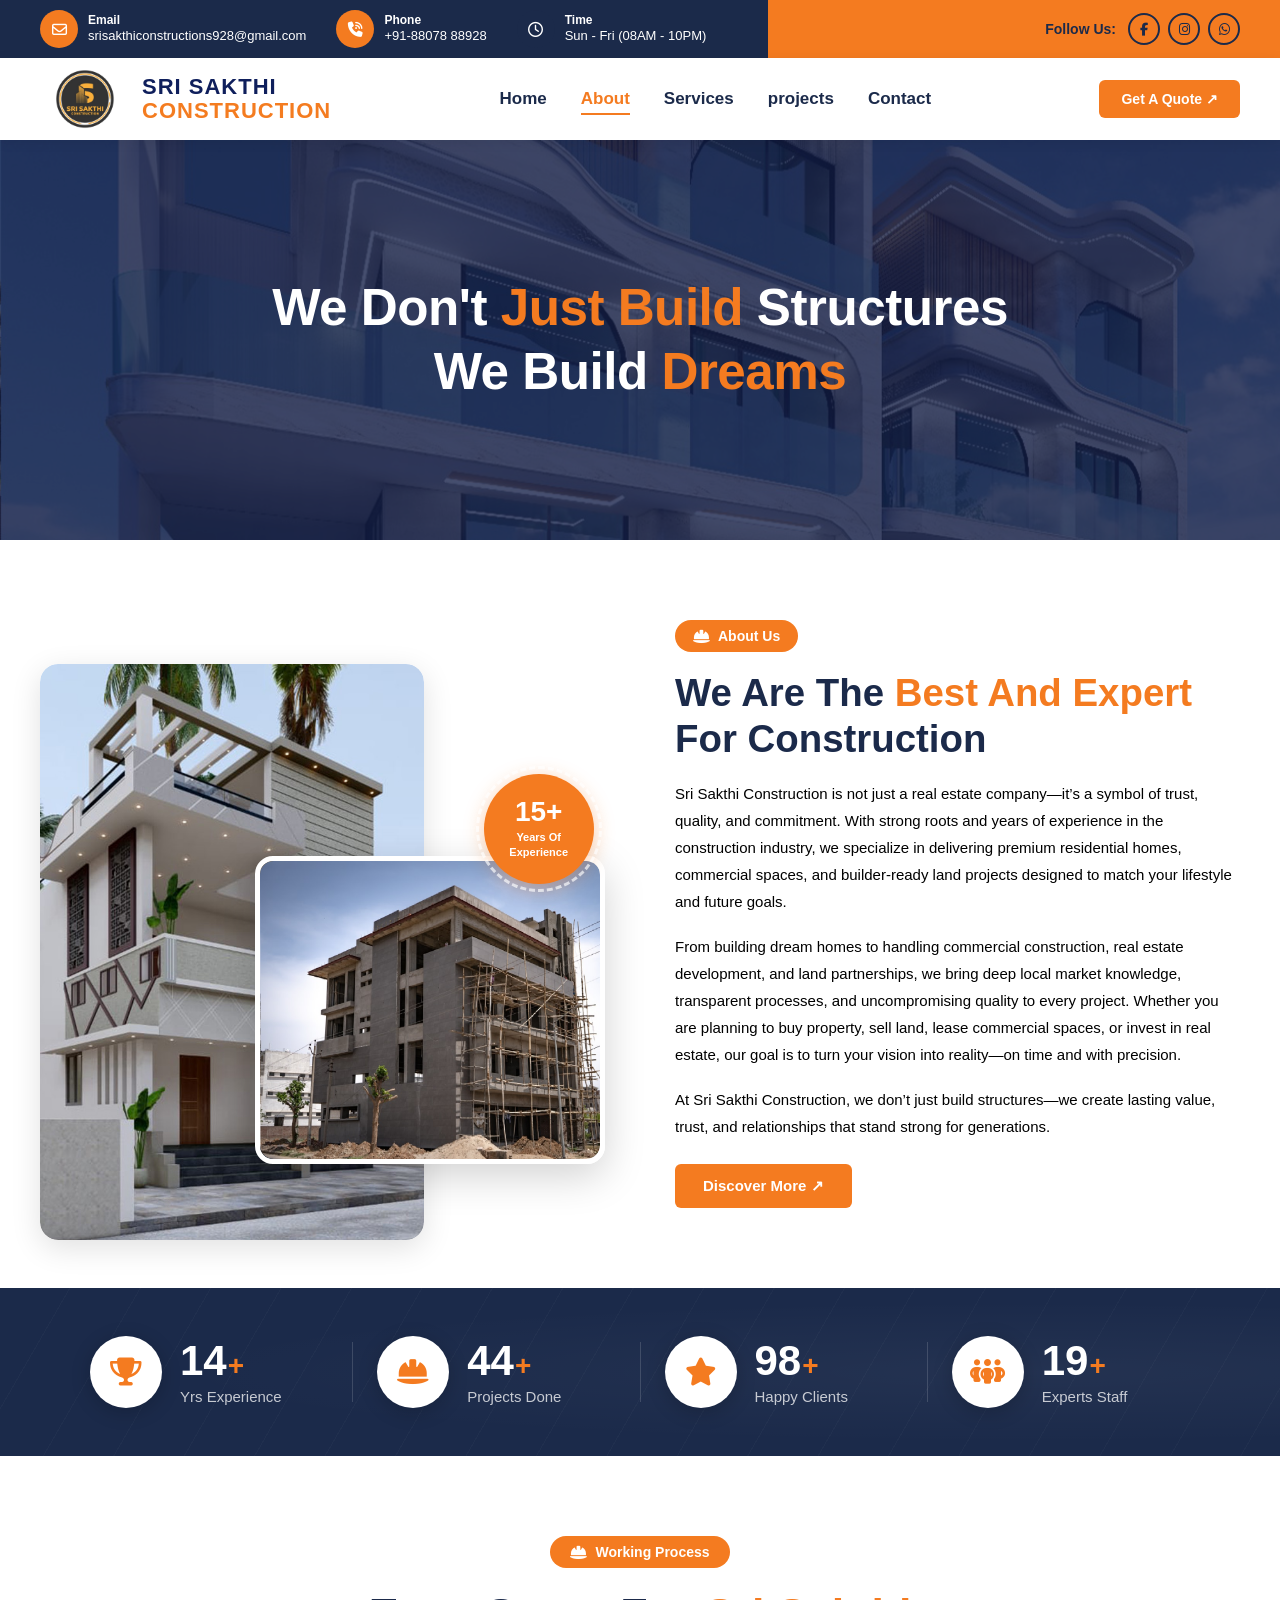
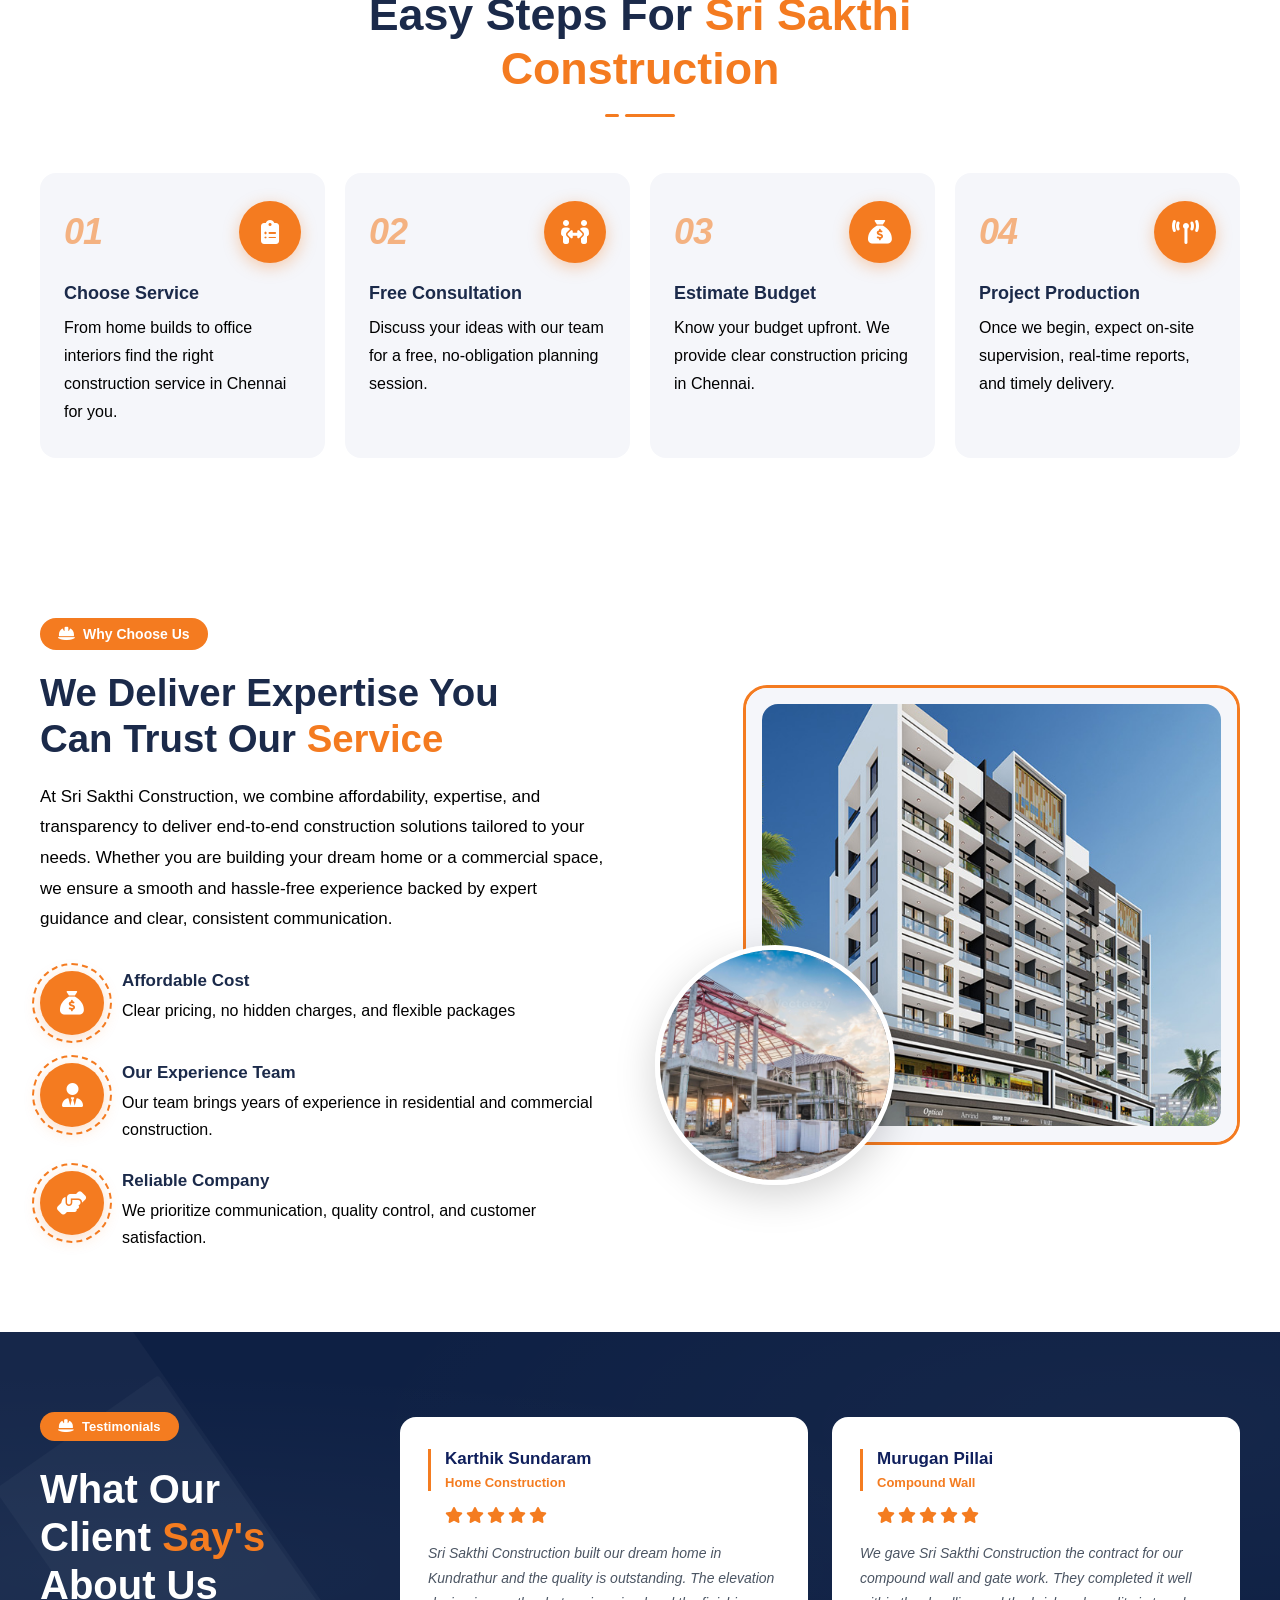
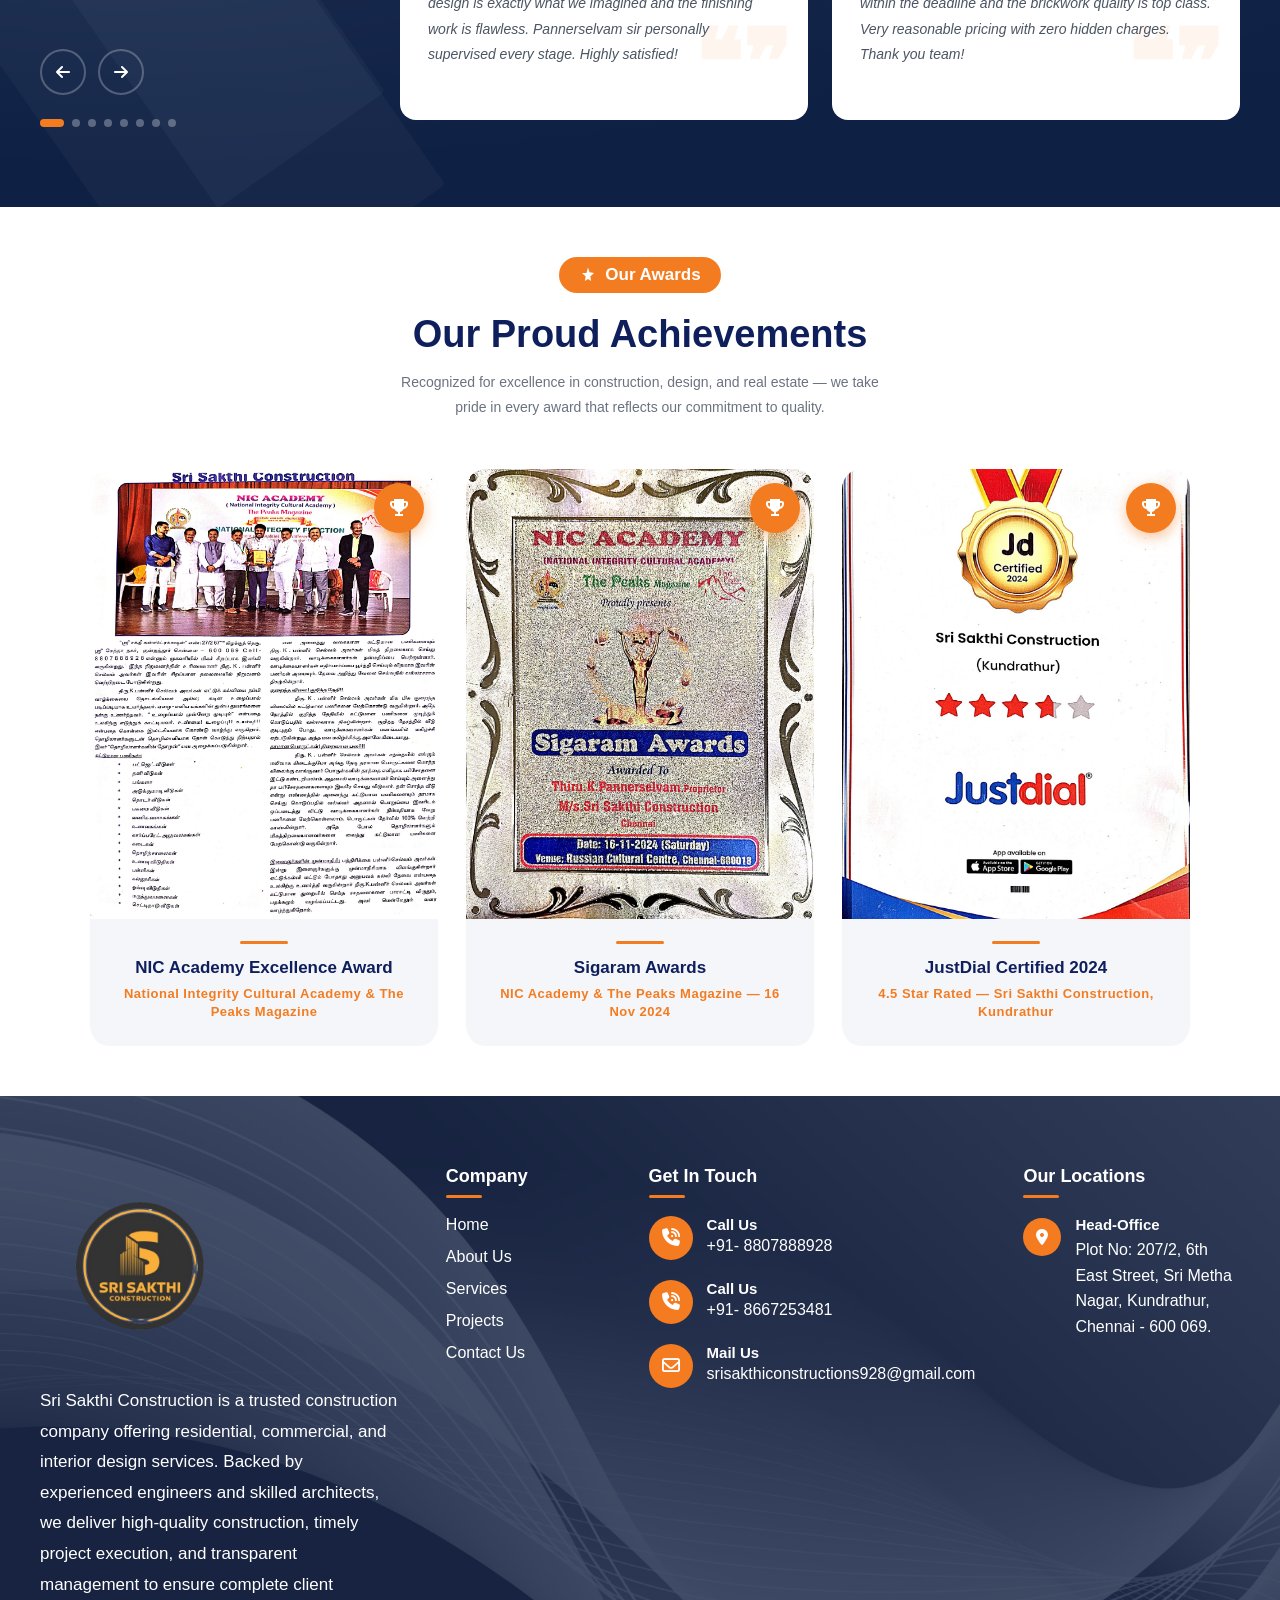
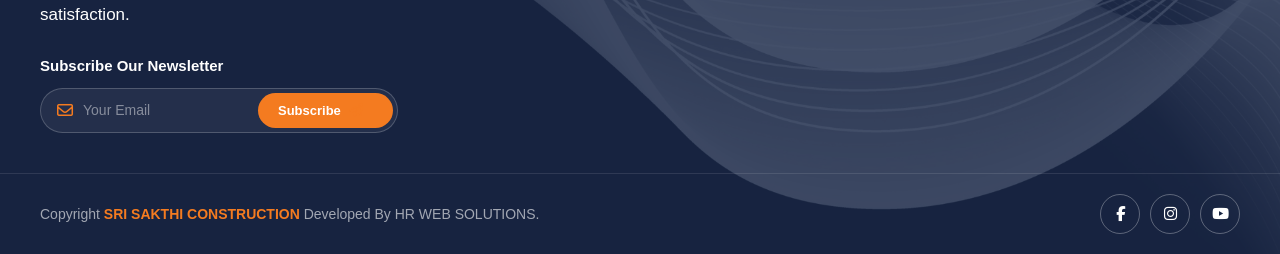
==== commit 11b2a612: "Update about.html" ====
--- a/about.html
+++ b/about.html
@@ -833,7 +833,7 @@
   <!-- ── Bottom Bar ── -->
   <div class="footer-bottom">
     <p class="footer-copy">
-      Copyright <a href="SRI SATHI CONSTRUCTION" target="_blank">SRI SAKTHI CONSTRUCTION</a> All Rights Reserved.
+      Copyright <a href="SRI SATHI CONSTRUCTION" target="_blank">SRI SAKTHI CONSTRUCTION</a> Developed By HR WEB SOLUTIONS.
     </p>
     <div class="footer-socials">
       <a href="#" aria-label="Facebook"><i class="fa-brands fa-facebook-f"></i></a>
@@ -848,4 +848,4 @@
 
 <script src="js/about.js"></script>
 </body>
-</html>+</html>
